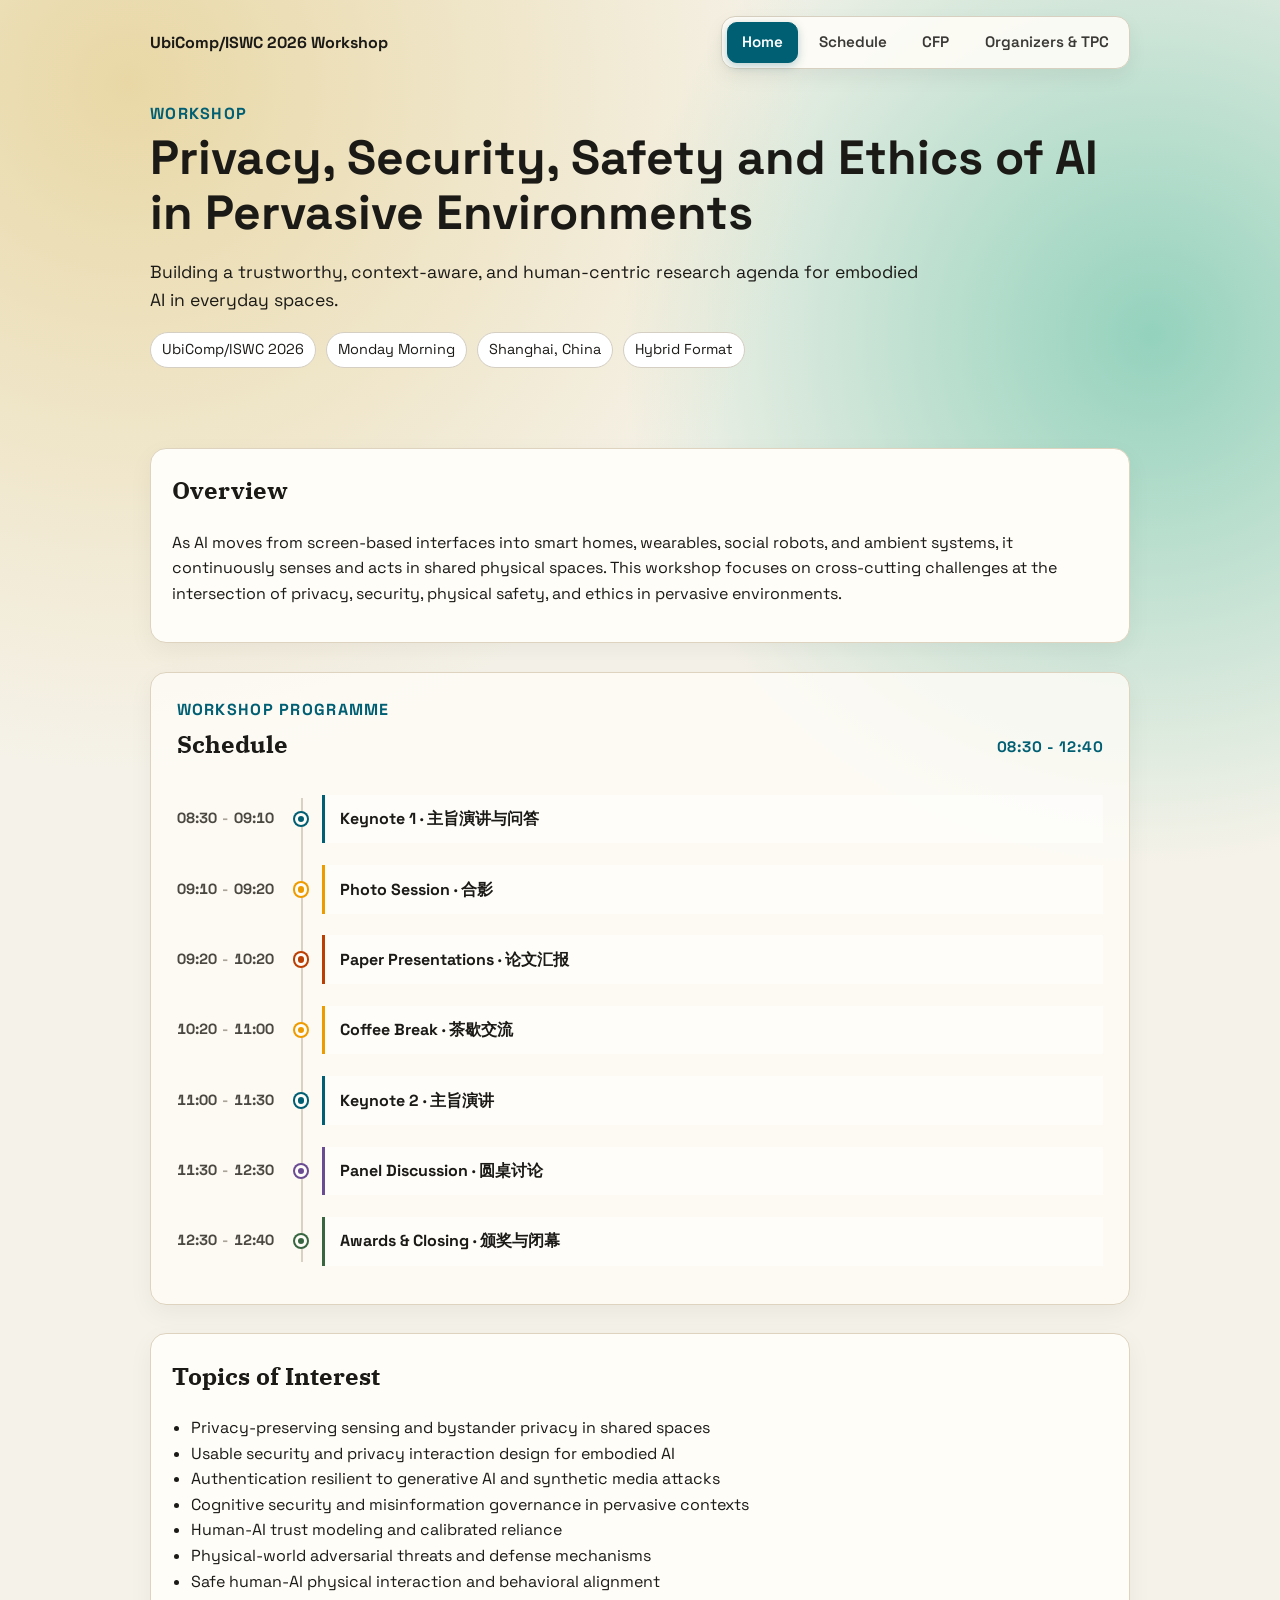
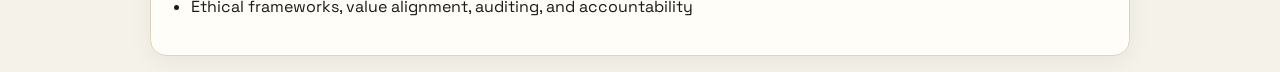
==== index.html @ d90e7dc7 "Add workshop programme schedule" ====
<!doctype html>
<html lang="en">
<head>
  <meta charset="UTF-8" />
  <meta name="viewport" content="width=device-width, initial-scale=1.0" />
  <title>Privacy, Security, Safety and Ethics of AI in Pervasive Environments | UbiComp/ISWC 2026 Workshop</title>
  <meta name="description" content="Official workshop website for Privacy, Security, Safety and Ethics of AI in Pervasive Environments at UbiComp/ISWC 2026." />
  <link rel="preconnect" href="https://fonts.googleapis.com">
  <link rel="preconnect" href="https://fonts.gstatic.com" crossorigin>
  <link href="https://fonts.googleapis.com/css2?family=Space+Grotesk:wght@400;500;700&family=IBM+Plex+Serif:wght@400;600&display=swap" rel="stylesheet">
  <link rel="stylesheet" href="styles.css" />
</head>
<body>
  <header class="hero">
    <nav class="nav container">
      <div class="brand">UbiComp/ISWC 2026 Workshop</div>
      <div class="menu">
        <a href="index.html" class="menu-link current">Home</a>
        <a href="#schedule" class="menu-link">Schedule</a>
        <a href="cfp.html" class="menu-link">CFP</a>
        <a href="committee.html" class="menu-link">Organizers & TPC</a>
      </div>
    </nav>
    <div class="container hero-content">
      <p class="kicker">Workshop</p>
      <h1>Privacy, Security, Safety and Ethics of AI in Pervasive Environments</h1>
      <p class="lead">Building a trustworthy, context-aware, and human-centric research agenda for embodied AI in everyday spaces.</p>
      <div class="pill-row">
        <span class="pill">UbiComp/ISWC 2026</span>
        <span class="pill">Monday Morning</span>
        <span class="pill">Shanghai, China</span>
        <span class="pill">Hybrid Format</span>
      </div>
    </div>
  </header>

  <main>
    <section class="container card" id="overview">
      <h2>Overview</h2>
      <p>
        As AI moves from screen-based interfaces into smart homes, wearables, social robots, and ambient systems, it continuously senses and acts in shared physical spaces.
        This workshop focuses on cross-cutting challenges at the intersection of privacy, security, physical safety, and ethics in pervasive environments.
      </p>
    </section>

    <section class="container schedule-section" id="schedule">
      <div class="schedule-heading">
        <div>
          <p class="kicker">Workshop Programme</p>
          <h2>Schedule</h2>
        </div>
        <p class="schedule-meta">08:30 - 12:40</p>
      </div>
      <div class="schedule-list" aria-label="Workshop schedule">
        <article class="schedule-item keynote">
          <time>08:30 <span>-</span> 09:10</time>
          <div class="schedule-marker" aria-hidden="true"></div>
          <div class="schedule-copy"><h3>Keynote 1 · 主旨演讲与问答</h3></div>
        </article>
        <article class="schedule-item social">
          <time>09:10 <span>-</span> 09:20</time>
          <div class="schedule-marker" aria-hidden="true"></div>
          <div class="schedule-copy"><h3>Photo Session · 合影</h3></div>
        </article>
        <article class="schedule-item papers">
          <time>09:20 <span>-</span> 10:20</time>
          <div class="schedule-marker" aria-hidden="true"></div>
          <div class="schedule-copy"><h3>Paper Presentations · 论文汇报</h3></div>
        </article>
        <article class="schedule-item break">
          <time>10:20 <span>-</span> 11:00</time>
          <div class="schedule-marker" aria-hidden="true"></div>
          <div class="schedule-copy"><h3>Coffee Break · 茶歇交流</h3></div>
        </article>
        <article class="schedule-item keynote">
          <time>11:00 <span>-</span> 11:30</time>
          <div class="schedule-marker" aria-hidden="true"></div>
          <div class="schedule-copy"><h3>Keynote 2 · 主旨演讲</h3></div>
        </article>
        <article class="schedule-item panel">
          <time>11:30 <span>-</span> 12:30</time>
          <div class="schedule-marker" aria-hidden="true"></div>
          <div class="schedule-copy"><h3>Panel Discussion · 圆桌讨论</h3></div>
        </article>
        <article class="schedule-item closing">
          <time>12:30 <span>-</span> 12:40</time>
          <div class="schedule-marker" aria-hidden="true"></div>
          <div class="schedule-copy"><h3>Awards &amp; Closing · 颁奖与闭幕</h3></div>
        </article>
      </div>
    </section>

    <section class="container card" id="topics">
      <h2>Topics of Interest</h2>
      <ul>
        <li>Privacy-preserving sensing and bystander privacy in shared spaces</li>
        <li>Usable security and privacy interaction design for embodied AI</li>
        <li>Authentication resilient to generative AI and synthetic media attacks</li>
        <li>Cognitive security and misinformation governance in pervasive contexts</li>
        <li>Human-AI trust modeling and calibrated reliance</li>
        <li>Physical-world adversarial threats and defense mechanisms</li>
        <li>Safe human-AI physical interaction and behavioral alignment</li>
        <li>Ethical frameworks, value alignment, auditing, and accountability</li>
      </ul>
    </section>
  </main>
</body>
</html>
---- styles.css ----
:root {
  --bg: #f5f2e9;
  --ink: #1b1a17;
  --accent: #005f73;
  --accent-2: #ee9b00;
  --card: #fffdf8;
}
* { box-sizing: border-box; }
body {
  margin: 0;
  font-family: "Space Grotesk", sans-serif;
  color: var(--ink);
  background:
    radial-gradient(circle at 10% 5%, #e9d8a6 0%, transparent 35%),
    radial-gradient(circle at 90% 20%, #94d2bd 0%, transparent 30%),
    var(--bg);
  line-height: 1.6;
}
.container { width: min(980px, 92%); margin: 0 auto; }
.hero { padding: 1rem 0 4rem; }
.nav { display: flex; justify-content: space-between; align-items: center; margin-bottom: 2rem; }
.brand { font-weight: 700; }
.menu {
  display: inline-flex;
  gap: 0.3rem;
  flex-wrap: wrap;
  padding: 0.3rem;
  border: 1px solid #d7cfbf;
  border-radius: 14px;
  background: rgba(255, 253, 248, 0.9);
  box-shadow: 0 8px 20px rgba(0, 0, 0, 0.06);
}
.menu-link {
  text-decoration: none;
  color: #3a3935;
  border: 1px solid transparent;
  background: transparent;
  padding: 0.48rem 0.9rem;
  border-radius: 10px;
  font-size: 0.95rem;
  font-weight: 600;
  transition: background-color 140ms ease, color 140ms ease, border-color 140ms ease;
}
.menu-link:hover {
  background: #f1ece1;
  color: var(--ink);
  border-color: #dbd3c3;
}
.menu-link.current {
  background: var(--accent);
  color: #fff;
  border-color: var(--accent);
  box-shadow: 0 3px 10px rgba(0, 95, 115, 0.28);
}
.btn {
  text-decoration: none;
  color: white;
  background: var(--accent);
  padding: 0.6rem 1rem;
  border-radius: 999px;
}
.hero-short { padding-bottom: 2.2rem; }
.hero-content h1 { font-size: clamp(1.8rem, 4vw, 3rem); line-height: 1.15; margin: 0.2rem 0 1rem; }
.kicker { color: var(--accent); text-transform: uppercase; letter-spacing: 0.08em; font-weight: 700; margin: 0; }
.lead { max-width: 70ch; font-size: 1.1rem; }
.pill-row { display: flex; gap: 0.6rem; flex-wrap: wrap; margin-top: 1rem; }
.pill { background: #fff; border: 1px solid #d4cec3; padding: 0.35rem 0.7rem; border-radius: 999px; font-size: 0.9rem; }
.card {
  background: var(--card);
  border: 1px solid #ddd3bf;
  border-radius: 16px;
  padding: 1.2rem 1.3rem;
  margin: 1rem auto;
  box-shadow: 0 8px 24px rgba(0, 0, 0, 0.05);
}
.schedule-section {
  margin: 1.8rem auto;
  padding: 1.5rem 1.6rem 1.7rem;
  background: rgba(255, 253, 248, 0.78);
  border: 1px solid #ddd3bf;
  border-radius: 16px;
  box-shadow: 0 8px 24px rgba(0, 0, 0, 0.05);
}
.schedule-heading {
  display: flex;
  justify-content: space-between;
  align-items: end;
  gap: 1rem;
  margin-bottom: 1.3rem;
}
.schedule-heading h2 { margin: 0.15rem 0 0; }
.schedule-meta {
  margin: 0 0 0.25rem;
  color: var(--accent);
  font-weight: 700;
  font-size: 0.95rem;
  letter-spacing: 0.04em;
}
.schedule-list { position: relative; }
.schedule-list::before {
  content: "";
  position: absolute;
  top: 0.9rem;
  bottom: 0.9rem;
  left: 7.78rem;
  width: 2px;
  background: #d9d2c3;
}
.schedule-item {
  display: grid;
  grid-template-columns: 7.4rem 1.7rem 1fr;
  align-items: center;
  min-height: 4.4rem;
  position: relative;
}
.schedule-item time {
  color: #4a4841;
  font-variant-numeric: tabular-nums;
  font-size: 0.92rem;
  font-weight: 700;
  white-space: nowrap;
}
.schedule-item time span { color: #aaa397; padding: 0 0.1rem; }
.schedule-marker {
  width: 0.78rem;
  height: 0.78rem;
  border-radius: 50%;
  border: 3px solid var(--card);
  box-shadow: 0 0 0 2px var(--accent);
  background: var(--accent);
  z-index: 1;
}
.schedule-copy {
  margin: 0.35rem 0;
  padding: 0.72rem 0.9rem;
  border-left: 3px solid var(--accent);
  background: rgba(255, 255, 255, 0.62);
}
.schedule-copy h3 { margin: 0; font-size: 1rem; }
.schedule-copy p { margin: 0.1rem 0 0; color: #666159; font-size: 0.88rem; }
.schedule-item.social .schedule-copy, .schedule-item.break .schedule-copy { border-left-color: var(--accent-2); }
.schedule-item.social .schedule-marker, .schedule-item.break .schedule-marker { box-shadow: 0 0 0 2px var(--accent-2); background: var(--accent-2); }
.schedule-item.papers .schedule-copy { border-left-color: #bb3e03; }
.schedule-item.papers .schedule-marker { box-shadow: 0 0 0 2px #bb3e03; background: #bb3e03; }
.schedule-item.panel .schedule-copy { border-left-color: #6a4c93; }
.schedule-item.panel .schedule-marker { box-shadow: 0 0 0 2px #6a4c93; background: #6a4c93; }
.schedule-item.closing .schedule-copy { border-left-color: #386641; }
.schedule-item.closing .schedule-marker { box-shadow: 0 0 0 2px #386641; background: #386641; }
h2 { margin-top: 0.2rem; font-family: "IBM Plex Serif", serif; }
h3 { margin: 0.2rem 0 0.2rem; }
ul { padding-left: 1.2rem; }
.grid-two { display: grid; grid-template-columns: repeat(auto-fit, minmax(260px, 1fr)); gap: 1rem; }
.people-grid {
  display: grid;
  grid-template-columns: repeat(auto-fit, minmax(210px, 1fr));
  gap: 1rem;
}
.people-grid-tpc {
  justify-items: center;
}
.person-card {
  display: flex;
  flex-direction: column;
  align-items: center;
  text-align: center;
  padding: 1rem 0.8rem;
  border: 1px solid #e2d9c8;
  border-radius: 14px;
  background: #fffefb;
}
.avatar {
  width: 112px;
  height: 112px;
  object-fit: cover;
  border-radius: 999px;
  border: 3px solid #ffffff;
  box-shadow: 0 4px 14px rgba(0, 0, 0, 0.13);
  margin-bottom: 0.6rem;
}
.person-card p {
  margin: 0;
  color: #4b4a43;
  font-size: 0.95rem;
}
.note { background: #fff3cd; border-left: 4px solid var(--accent-2); padding: 0.8rem; border-radius: 8px; }
.table-wrap { overflow-x: auto; }
table { width: 100%; border-collapse: collapse; }
th, td { border-bottom: 1px solid #e6e2d8; text-align: left; padding: 0.55rem; }
.footer { padding: 2rem 0 3rem; font-size: 0.9rem; color: #4d4b45; }
@media (max-width: 640px) {
  .nav { flex-direction: column; align-items: flex-start; gap: 0.6rem; }
  .menu { display: grid; grid-template-columns: repeat(2, minmax(0, 1fr)); width: 100%; }
  .menu-link { min-width: 0; text-align: center; overflow-wrap: anywhere; }
  .hero-content h1 { overflow-wrap: anywhere; }
  .schedule-section { padding: 1.25rem 1rem 1.4rem; }
  .schedule-heading { align-items: flex-start; flex-direction: column; gap: 0.2rem; }
  .schedule-meta { margin-bottom: 0.5rem; }
  .schedule-list::before { left: 5.58rem; }
  .schedule-item { grid-template-columns: 5.2rem 1.5rem 1fr; min-height: 4.8rem; }
  .schedule-item time { font-size: 0.78rem; white-space: normal; line-height: 1.35; }
  .schedule-item time span { display: block; height: 0; overflow: hidden; }
  .schedule-copy { padding: 0.65rem 0.7rem; }
  .schedule-copy h3 { font-size: 0.95rem; }
  .schedule-copy p { font-size: 0.8rem; }
}
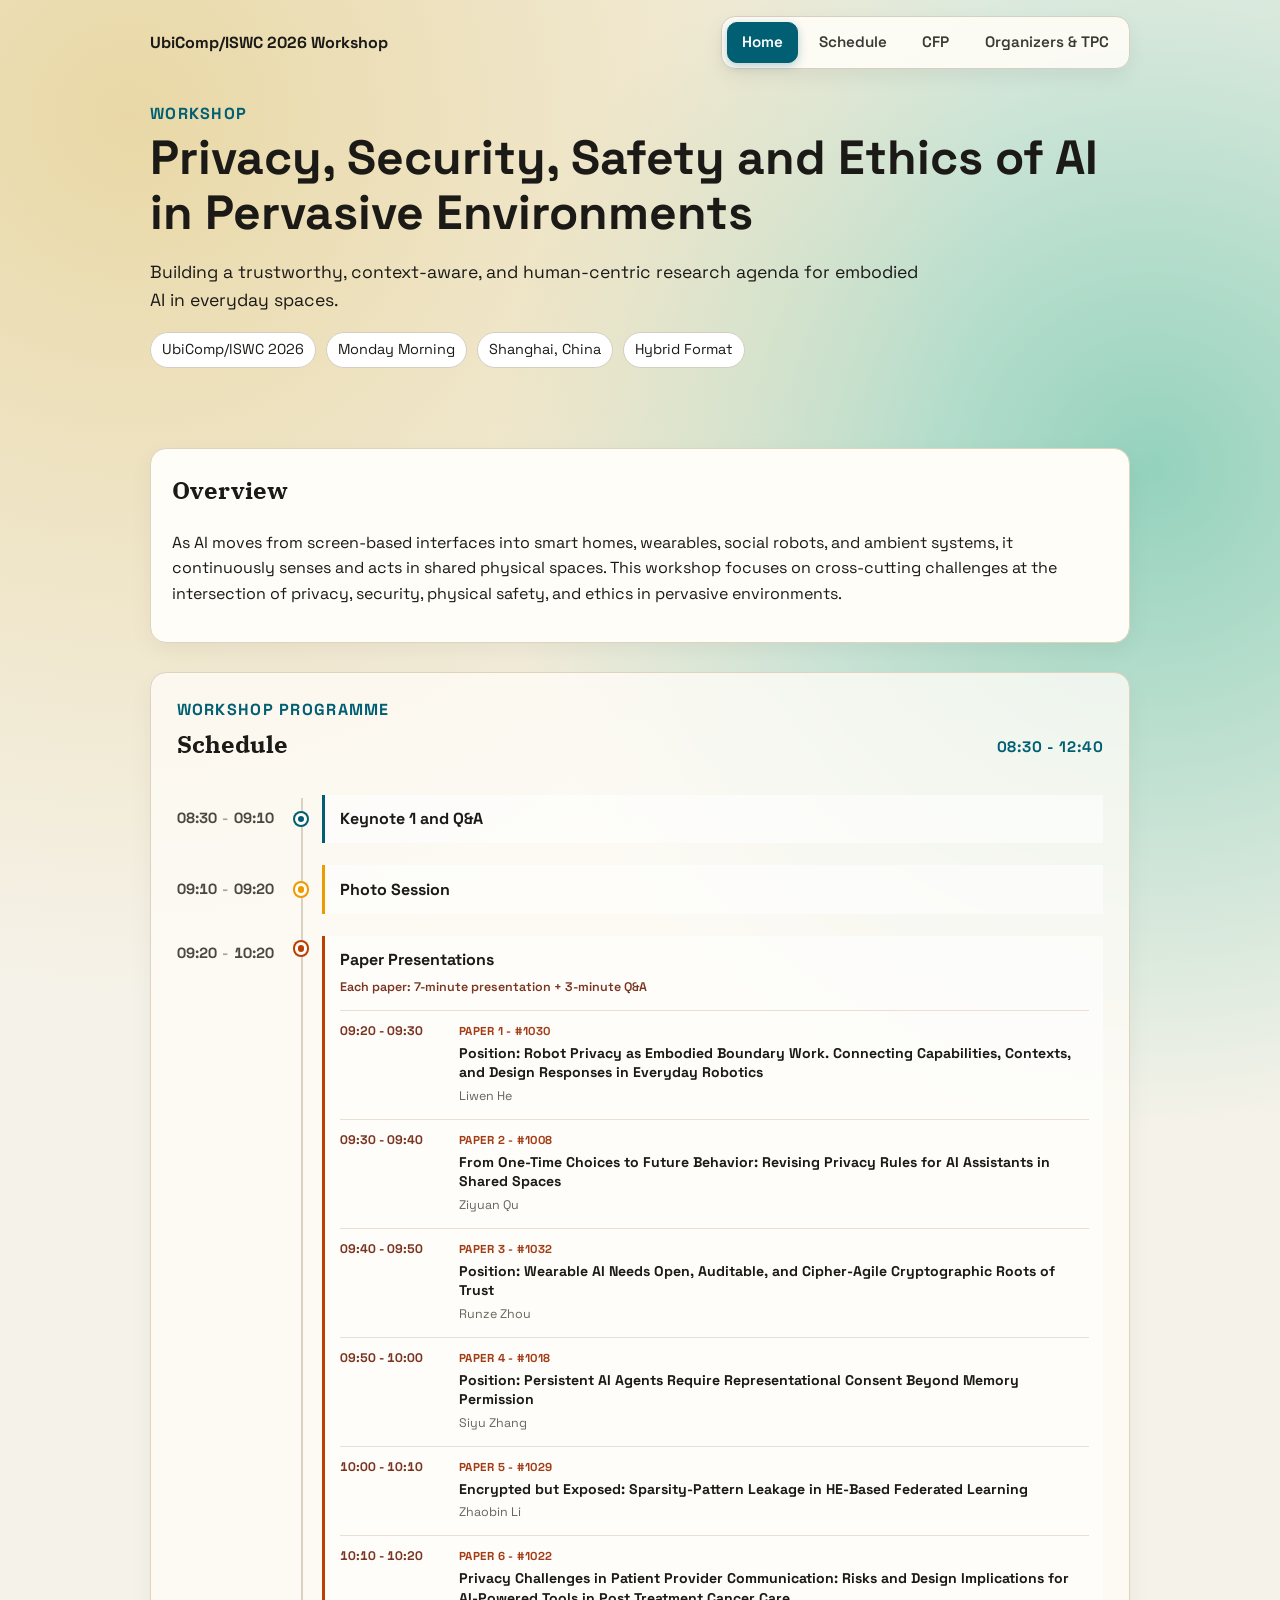
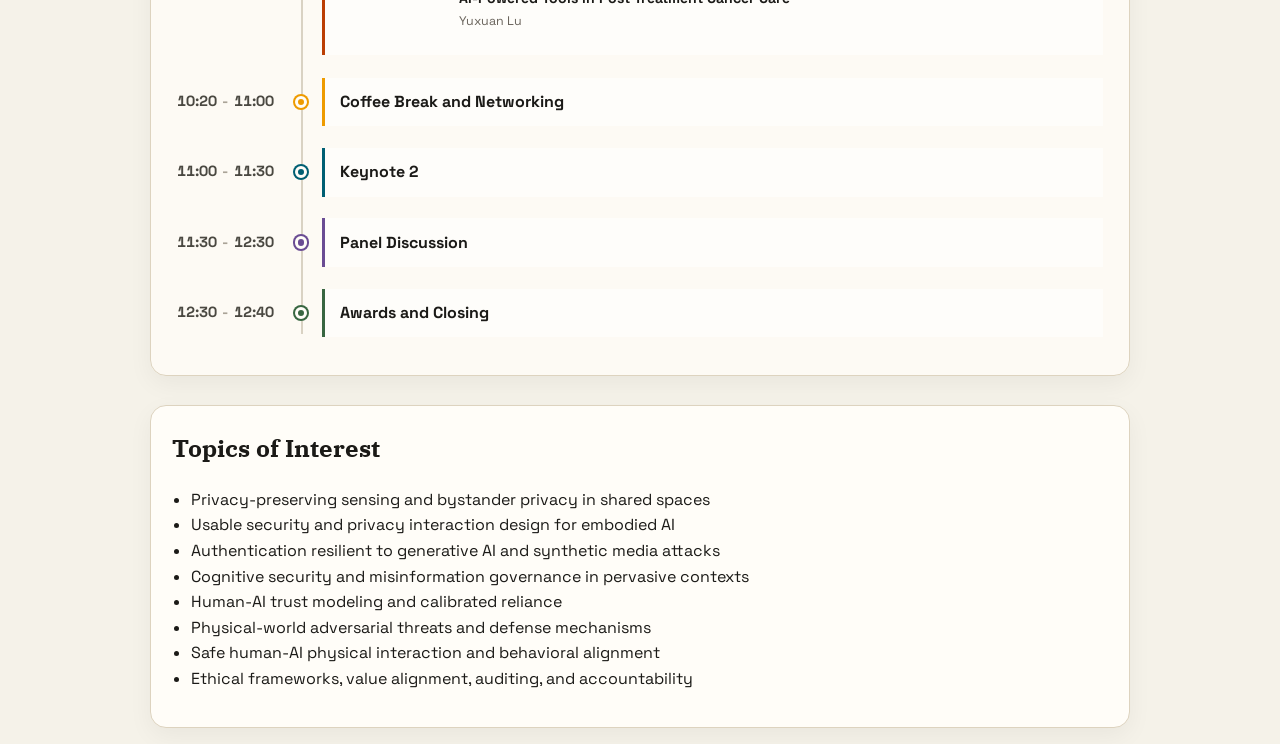
==== commit 8ee9996c: "Show English paper presentation order" ====
--- a/index.html
+++ b/index.html
@@ -16,7 +16,7 @@
       <div class="brand">UbiComp/ISWC 2026 Workshop</div>
       <div class="menu">
         <a href="index.html" class="menu-link current">Home</a>
-        <a href="#schedule" class="menu-link">Schedule</a>
+        <a href="schedule.html" class="menu-link">Schedule</a>
         <a href="cfp.html" class="menu-link">CFP</a>
         <a href="committee.html" class="menu-link">Organizers & TPC</a>
       </div>
@@ -55,37 +55,66 @@
         <article class="schedule-item keynote">
           <time>08:30 <span>-</span> 09:10</time>
           <div class="schedule-marker" aria-hidden="true"></div>
-          <div class="schedule-copy"><h3>Keynote 1 · 主旨演讲与问答</h3></div>
+          <div class="schedule-copy"><h3>Keynote 1 and Q&amp;A</h3></div>
         </article>
         <article class="schedule-item social">
           <time>09:10 <span>-</span> 09:20</time>
           <div class="schedule-marker" aria-hidden="true"></div>
-          <div class="schedule-copy"><h3>Photo Session · 合影</h3></div>
+          <div class="schedule-copy"><h3>Photo Session</h3></div>
         </article>
         <article class="schedule-item papers">
           <time>09:20 <span>-</span> 10:20</time>
           <div class="schedule-marker" aria-hidden="true"></div>
-          <div class="schedule-copy"><h3>Paper Presentations · 论文汇报</h3></div>
+          <div class="schedule-copy">
+            <h3>Paper Presentations</h3>
+            <p class="session-note">Each paper: 7-minute presentation + 3-minute Q&amp;A</p>
+            <ol class="paper-programme">
+              <li>
+                <time>09:20 - 09:30</time>
+                <div><span class="paper-label">Paper 1 - #1030</span><strong>Position: Robot Privacy as Embodied Boundary Work. Connecting Capabilities, Contexts, and Design Responses in Everyday Robotics</strong><span class="paper-author">Liwen He</span></div>
+              </li>
+              <li>
+                <time>09:30 - 09:40</time>
+                <div><span class="paper-label">Paper 2 - #1008</span><strong>From One-Time Choices to Future Behavior: Revising Privacy Rules for AI Assistants in Shared Spaces</strong><span class="paper-author">Ziyuan Qu</span></div>
+              </li>
+              <li>
+                <time>09:40 - 09:50</time>
+                <div><span class="paper-label">Paper 3 - #1032</span><strong>Position: Wearable AI Needs Open, Auditable, and Cipher-Agile Cryptographic Roots of Trust</strong><span class="paper-author">Runze Zhou</span></div>
+              </li>
+              <li>
+                <time>09:50 - 10:00</time>
+                <div><span class="paper-label">Paper 4 - #1018</span><strong>Position: Persistent AI Agents Require Representational Consent Beyond Memory Permission</strong><span class="paper-author">Siyu Zhang</span></div>
+              </li>
+              <li>
+                <time>10:00 - 10:10</time>
+                <div><span class="paper-label">Paper 5 - #1029</span><strong>Encrypted but Exposed: Sparsity-Pattern Leakage in HE-Based Federated Learning</strong><span class="paper-author">Zhaobin Li</span></div>
+              </li>
+              <li>
+                <time>10:10 - 10:20</time>
+                <div><span class="paper-label">Paper 6 - #1022</span><strong>Privacy Challenges in Patient Provider Communication: Risks and Design Implications for AI-Powered Tools in Post Treatment Cancer Care</strong><span class="paper-author">Yuxuan Lu</span></div>
+              </li>
+            </ol>
+          </div>
         </article>
         <article class="schedule-item break">
           <time>10:20 <span>-</span> 11:00</time>
           <div class="schedule-marker" aria-hidden="true"></div>
-          <div class="schedule-copy"><h3>Coffee Break · 茶歇交流</h3></div>
+          <div class="schedule-copy"><h3>Coffee Break and Networking</h3></div>
         </article>
         <article class="schedule-item keynote">
           <time>11:00 <span>-</span> 11:30</time>
           <div class="schedule-marker" aria-hidden="true"></div>
-          <div class="schedule-copy"><h3>Keynote 2 · 主旨演讲</h3></div>
+          <div class="schedule-copy"><h3>Keynote 2</h3></div>
         </article>
         <article class="schedule-item panel">
           <time>11:30 <span>-</span> 12:30</time>
           <div class="schedule-marker" aria-hidden="true"></div>
-          <div class="schedule-copy"><h3>Panel Discussion · 圆桌讨论</h3></div>
+          <div class="schedule-copy"><h3>Panel Discussion</h3></div>
         </article>
         <article class="schedule-item closing">
           <time>12:30 <span>-</span> 12:40</time>
           <div class="schedule-marker" aria-hidden="true"></div>
-          <div class="schedule-copy"><h3>Awards &amp; Closing · 颁奖与闭幕</h3></div>
+          <div class="schedule-copy"><h3>Awards and Closing</h3></div>
         </article>
       </div>
     </section>
--- a/styles.css
+++ b/styles.css
@@ -113,14 +113,14 @@
   min-height: 4.4rem;
   position: relative;
 }
-.schedule-item time {
+.schedule-item > time {
   color: #4a4841;
   font-variant-numeric: tabular-nums;
   font-size: 0.92rem;
   font-weight: 700;
   white-space: nowrap;
 }
-.schedule-item time span { color: #aaa397; padding: 0 0.1rem; }
+.schedule-item > time span { color: #aaa397; padding: 0 0.1rem; }
 .schedule-marker {
   width: 0.78rem;
   height: 0.78rem;
@@ -142,6 +142,41 @@
 .schedule-item.social .schedule-marker, .schedule-item.break .schedule-marker { box-shadow: 0 0 0 2px var(--accent-2); background: var(--accent-2); }
 .schedule-item.papers .schedule-copy { border-left-color: #bb3e03; }
 .schedule-item.papers .schedule-marker { box-shadow: 0 0 0 2px #bb3e03; background: #bb3e03; }
+.schedule-item.papers { align-items: start; padding: 0.35rem 0; }
+.schedule-item.papers > time, .schedule-item.papers > .schedule-marker { margin-top: 0.75rem; }
+.schedule-copy .session-note { margin-top: 0.3rem; color: #7a3420; font-size: 0.78rem; font-weight: 600; }
+.paper-programme {
+  list-style: none;
+  padding: 0;
+  margin: 0.75rem 0 0;
+  border-top: 1px solid #eadfd3;
+}
+.paper-programme li {
+  display: grid;
+  grid-template-columns: 6.6rem 1fr;
+  gap: 0.85rem;
+  padding: 0.72rem 0;
+  border-bottom: 1px solid #eadfd3;
+}
+.paper-programme li:last-child { border-bottom: 0; }
+.paper-programme time {
+  color: #7a3420;
+  font-size: 0.78rem;
+  font-weight: 700;
+  font-variant-numeric: tabular-nums;
+  white-space: nowrap;
+}
+.paper-programme strong { display: block; font-size: 0.88rem; line-height: 1.4; }
+.paper-label {
+  display: block;
+  margin-bottom: 0.2rem;
+  color: #a33b15;
+  font-size: 0.72rem;
+  font-weight: 700;
+  text-transform: uppercase;
+  letter-spacing: 0.04em;
+}
+.paper-author { display: block; margin-top: 0.25rem; color: #69635b; font-size: 0.78rem; }
 .schedule-item.panel .schedule-copy { border-left-color: #6a4c93; }
 .schedule-item.panel .schedule-marker { box-shadow: 0 0 0 2px #6a4c93; background: #6a4c93; }
 .schedule-item.closing .schedule-copy { border-left-color: #386641; }
@@ -197,9 +232,12 @@
   .schedule-meta { margin-bottom: 0.5rem; }
   .schedule-list::before { left: 5.58rem; }
   .schedule-item { grid-template-columns: 5.2rem 1.5rem 1fr; min-height: 4.8rem; }
-  .schedule-item time { font-size: 0.78rem; white-space: normal; line-height: 1.35; }
-  .schedule-item time span { display: block; height: 0; overflow: hidden; }
+  .schedule-item > time { font-size: 0.78rem; white-space: normal; line-height: 1.35; }
+  .schedule-item > time span { display: block; height: 0; overflow: hidden; }
   .schedule-copy { padding: 0.65rem 0.7rem; }
   .schedule-copy h3 { font-size: 0.95rem; }
   .schedule-copy p { font-size: 0.8rem; }
-}
+  .paper-programme li { grid-template-columns: 1fr; gap: 0.2rem; }
+  .paper-programme time { white-space: nowrap; }
+  .paper-programme strong { font-size: 0.82rem; }
+}
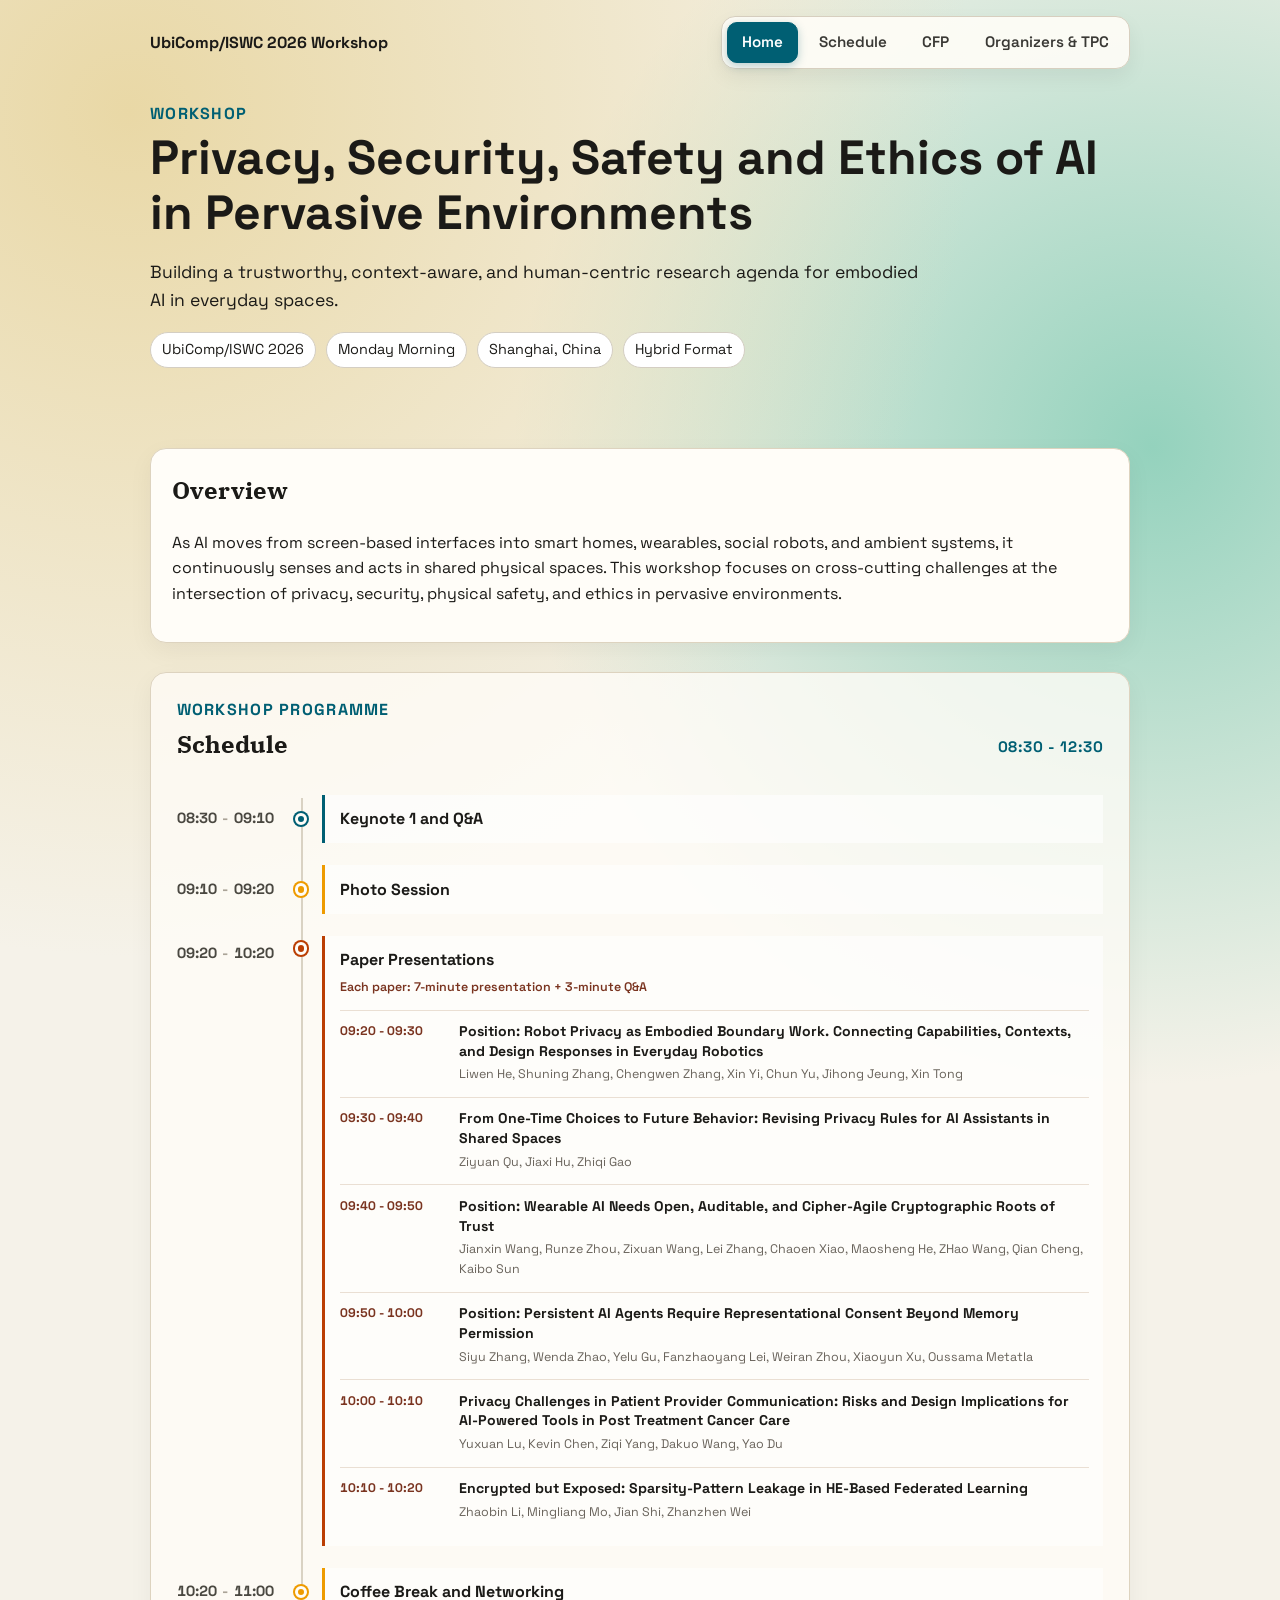
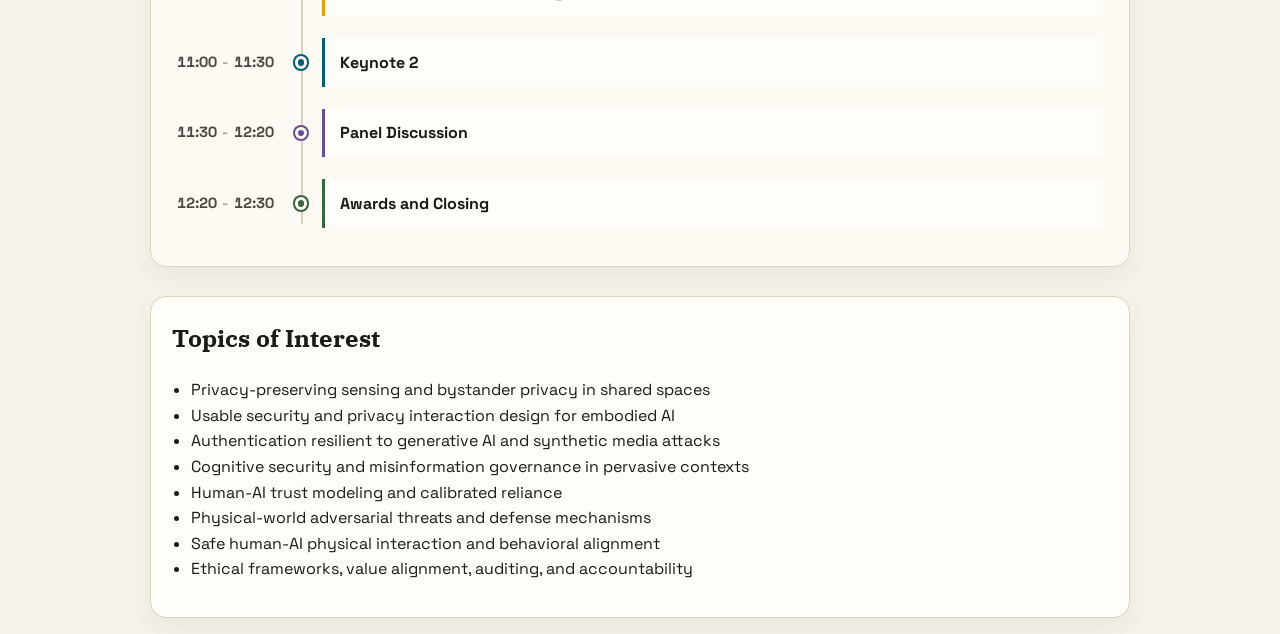
==== commit b33690f9: "Update workshop schedule and paper authors" ====
--- a/index.html
+++ b/index.html
@@ -49,7 +49,7 @@
           <p class="kicker">Workshop Programme</p>
           <h2>Schedule</h2>
         </div>
-        <p class="schedule-meta">08:30 - 12:40</p>
+        <p class="schedule-meta">08:30 - 12:30</p>
       </div>
       <div class="schedule-list" aria-label="Workshop schedule">
         <article class="schedule-item keynote">
@@ -71,27 +71,27 @@
             <ol class="paper-programme">
               <li>
                 <time>09:20 - 09:30</time>
-                <div><span class="paper-label">Paper 1 - #1030</span><strong>Position: Robot Privacy as Embodied Boundary Work. Connecting Capabilities, Contexts, and Design Responses in Everyday Robotics</strong><span class="paper-author">Liwen He</span></div>
+                <div><strong>Position: Robot Privacy as Embodied Boundary Work. Connecting Capabilities, Contexts, and Design Responses in Everyday Robotics</strong><span class="paper-author">Liwen He, Shuning Zhang, Chengwen Zhang, Xin Yi, Chun Yu, Jihong Jeung, Xin Tong</span></div>
               </li>
               <li>
                 <time>09:30 - 09:40</time>
-                <div><span class="paper-label">Paper 2 - #1008</span><strong>From One-Time Choices to Future Behavior: Revising Privacy Rules for AI Assistants in Shared Spaces</strong><span class="paper-author">Ziyuan Qu</span></div>
+                <div><strong>From One-Time Choices to Future Behavior: Revising Privacy Rules for AI Assistants in Shared Spaces</strong><span class="paper-author">Ziyuan Qu, Jiaxi Hu, Zhiqi Gao</span></div>
               </li>
               <li>
                 <time>09:40 - 09:50</time>
-                <div><span class="paper-label">Paper 3 - #1032</span><strong>Position: Wearable AI Needs Open, Auditable, and Cipher-Agile Cryptographic Roots of Trust</strong><span class="paper-author">Runze Zhou</span></div>
+                <div><strong>Position: Wearable AI Needs Open, Auditable, and Cipher-Agile Cryptographic Roots of Trust</strong><span class="paper-author">Jianxin Wang, Runze Zhou, Zixuan Wang, Lei Zhang, Chaoen Xiao, Maosheng He, ZHao Wang, Qian Cheng, Kaibo Sun</span></div>
               </li>
               <li>
                 <time>09:50 - 10:00</time>
-                <div><span class="paper-label">Paper 4 - #1018</span><strong>Position: Persistent AI Agents Require Representational Consent Beyond Memory Permission</strong><span class="paper-author">Siyu Zhang</span></div>
+                <div><strong>Position: Persistent AI Agents Require Representational Consent Beyond Memory Permission</strong><span class="paper-author">Siyu Zhang, Wenda Zhao, Yelu Gu, Fanzhaoyang Lei, Weiran Zhou, Xiaoyun Xu, Oussama Metatla</span></div>
               </li>
               <li>
                 <time>10:00 - 10:10</time>
-                <div><span class="paper-label">Paper 5 - #1029</span><strong>Encrypted but Exposed: Sparsity-Pattern Leakage in HE-Based Federated Learning</strong><span class="paper-author">Zhaobin Li</span></div>
+                <div><strong>Privacy Challenges in Patient Provider Communication: Risks and Design Implications for AI-Powered Tools in Post Treatment Cancer Care</strong><span class="paper-author">Yuxuan Lu, Kevin Chen, Ziqi Yang, Dakuo Wang, Yao Du</span></div>
               </li>
               <li>
                 <time>10:10 - 10:20</time>
-                <div><span class="paper-label">Paper 6 - #1022</span><strong>Privacy Challenges in Patient Provider Communication: Risks and Design Implications for AI-Powered Tools in Post Treatment Cancer Care</strong><span class="paper-author">Yuxuan Lu</span></div>
+                <div><strong>Encrypted but Exposed: Sparsity-Pattern Leakage in HE-Based Federated Learning</strong><span class="paper-author">Zhaobin Li, Mingliang Mo, Jian Shi, Zhanzhen Wei</span></div>
               </li>
             </ol>
           </div>
@@ -107,12 +107,12 @@
           <div class="schedule-copy"><h3>Keynote 2</h3></div>
         </article>
         <article class="schedule-item panel">
-          <time>11:30 <span>-</span> 12:30</time>
+          <time>11:30 <span>-</span> 12:20</time>
           <div class="schedule-marker" aria-hidden="true"></div>
           <div class="schedule-copy"><h3>Panel Discussion</h3></div>
         </article>
         <article class="schedule-item closing">
-          <time>12:30 <span>-</span> 12:40</time>
+          <time>12:20 <span>-</span> 12:30</time>
           <div class="schedule-marker" aria-hidden="true"></div>
           <div class="schedule-copy"><h3>Awards and Closing</h3></div>
         </article>
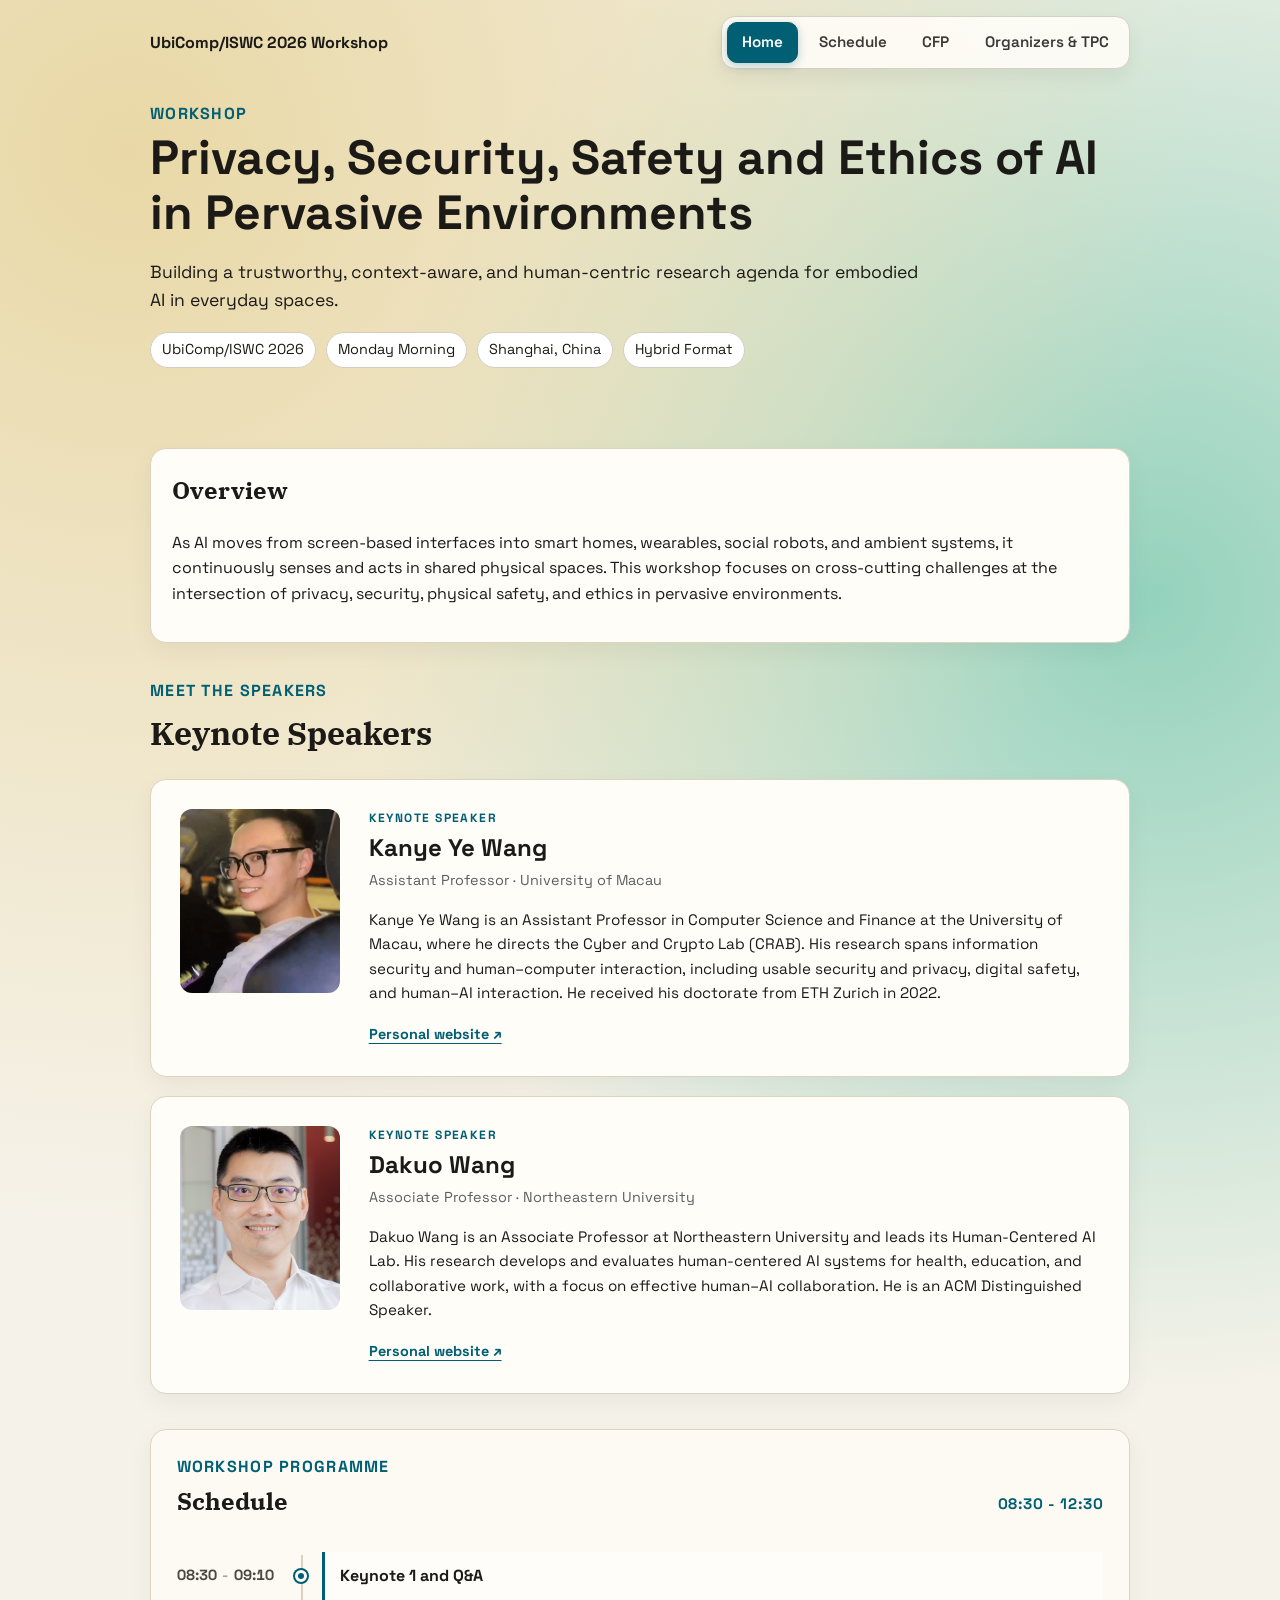
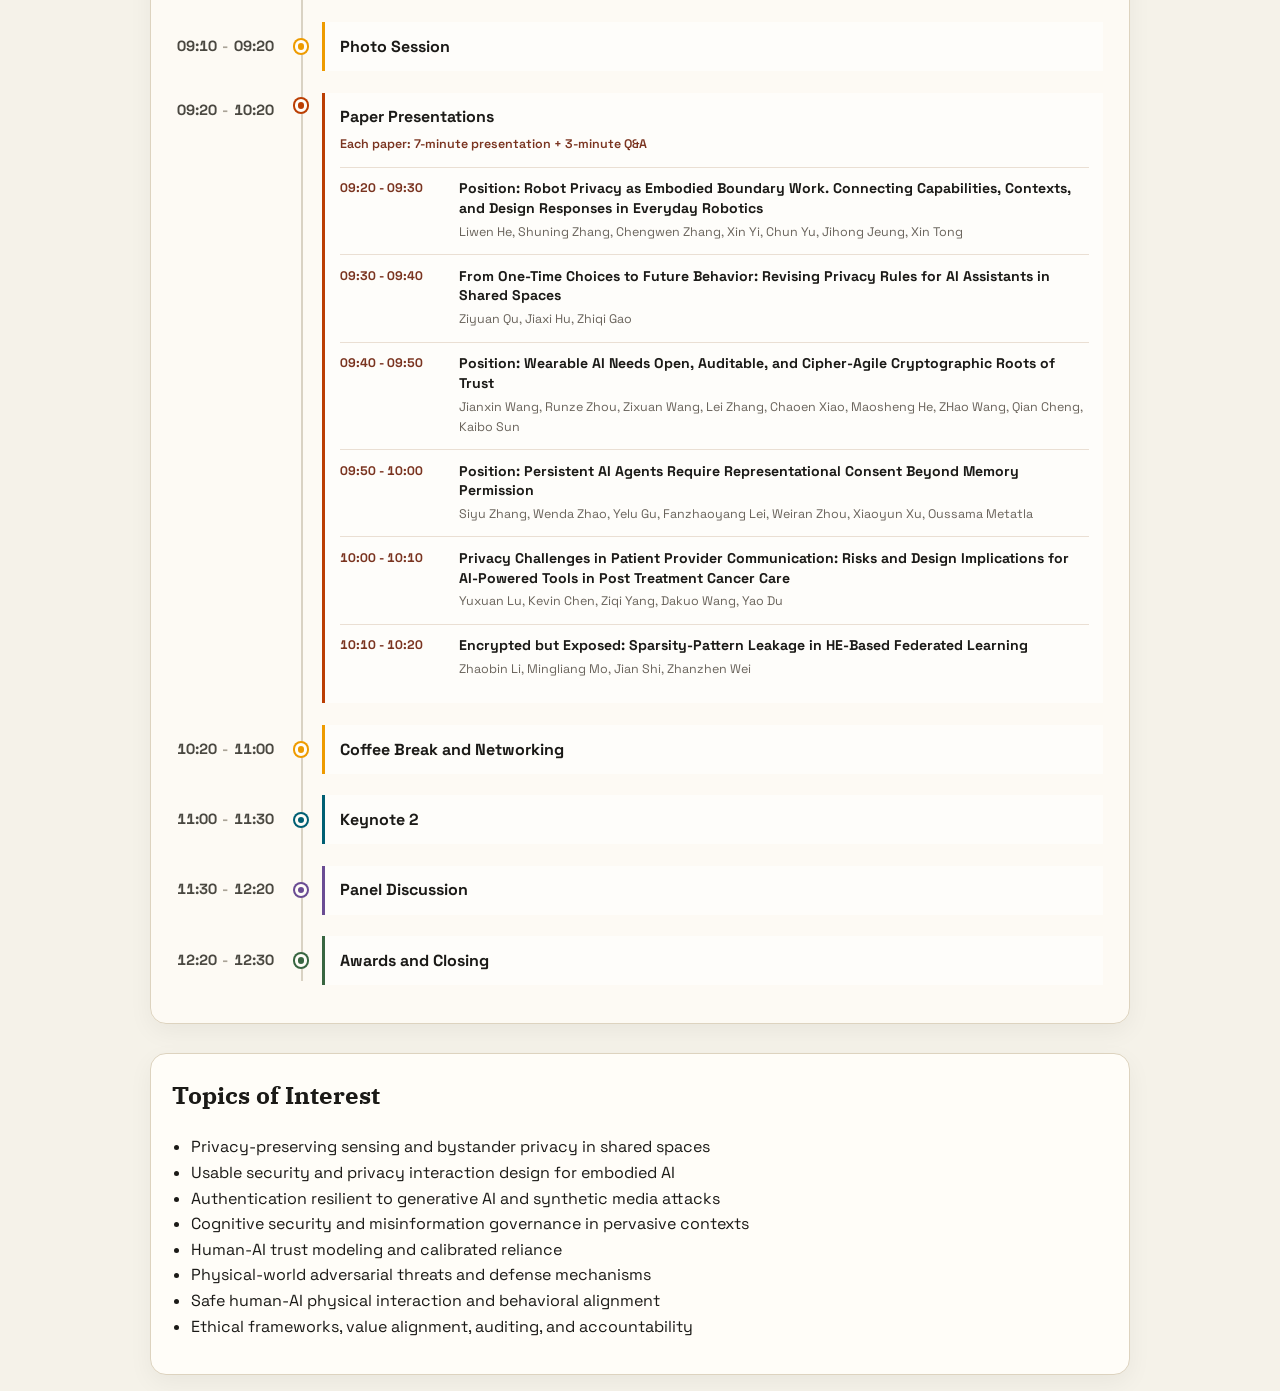
==== commit e431b988: "Add keynote speakers in vertically stacked cards" ====
--- a/index.html
+++ b/index.html
@@ -41,6 +41,33 @@
         As AI moves from screen-based interfaces into smart homes, wearables, social robots, and ambient systems, it continuously senses and acts in shared physical spaces.
         This workshop focuses on cross-cutting challenges at the intersection of privacy, security, physical safety, and ethics in pervasive environments.
       </p>
+    </section>
+
+    <section class="container keynote-section" id="keynote-speakers" aria-labelledby="keynote-heading">
+      <p class="kicker">Meet the Speakers</p>
+      <h2 id="keynote-heading">Keynote Speakers</h2>
+      <div class="keynote-list">
+        <article class="keynote-card">
+          <img class="keynote-portrait keynote-portrait-kanye" src="assets/speakers/kanye-ye-wang.jpg" alt="Kanye Ye Wang" width="160" height="184" loading="lazy" />
+          <div class="keynote-details">
+            <p class="kicker">Keynote Speaker</p>
+            <h3>Kanye Ye Wang</h3>
+            <p class="keynote-affiliation">Assistant Professor · University of Macau</p>
+            <p class="keynote-bio">Kanye Ye Wang is an Assistant Professor in Computer Science and Finance at the University of Macau, where he directs the Cyber and Crypto Lab (CRAB). His research spans information security and human–computer interaction, including usable security and privacy, digital safety, and human–AI interaction. He received his doctorate from ETH Zurich in 2022.</p>
+            <a class="keynote-profile" href="https://www.ye.wang/" target="_blank" rel="noopener noreferrer" aria-label="Kanye Ye Wang's personal website (opens in a new tab)">Personal website ↗</a>
+          </div>
+        </article>
+        <article class="keynote-card">
+          <img class="keynote-portrait" src="assets/speakers/dakuo-wang.jpg" alt="Dakuo Wang" width="160" height="184" loading="lazy" />
+          <div class="keynote-details">
+            <p class="kicker">Keynote Speaker</p>
+            <h3>Dakuo Wang</h3>
+            <p class="keynote-affiliation">Associate Professor · Northeastern University</p>
+            <p class="keynote-bio">Dakuo Wang is an Associate Professor at Northeastern University and leads its Human-Centered AI Lab. His research develops and evaluates human-centered AI systems for health, education, and collaborative work, with a focus on effective human–AI collaboration. He is an ACM Distinguished Speaker.</p>
+            <a class="keynote-profile" href="https://www.dakuowang.com/" target="_blank" rel="noopener noreferrer" aria-label="Dakuo Wang's personal website (opens in a new tab)">Personal website ↗</a>
+          </div>
+        </article>
+      </div>
     </section>
 
     <section class="container schedule-section" id="schedule">
--- a/styles.css
+++ b/styles.css
@@ -72,6 +72,32 @@
   padding: 1.2rem 1.3rem;
   margin: 1rem auto;
   box-shadow: 0 8px 24px rgba(0, 0, 0, 0.05);
+}
+.keynote-section { margin: 2.2rem auto; scroll-margin-top: 1.5rem; }
+.keynote-section > h2 { font-size: clamp(1.6rem, 3vw, 2rem); margin: 0.3rem 0 1.2rem; }
+.keynote-list { display: grid; grid-template-columns: minmax(0, 1fr); gap: 1.2rem; }
+.keynote-card {
+  display: grid;
+  grid-template-columns: 160px minmax(0, 1fr);
+  gap: 1.8rem;
+  align-items: start;
+  padding: 1.8rem;
+  background: var(--card);
+  border: 1px solid #ddd3bf;
+  border-radius: 16px;
+  box-shadow: 0 8px 24px rgba(0, 0, 0, 0.05);
+}
+.keynote-portrait { width: 160px; height: 184px; object-fit: cover; border-radius: 12px; }
+.keynote-portrait-kanye { object-position: 72% center; }
+.keynote-details .kicker { font-size: 0.75rem; letter-spacing: 0.12em; }
+.keynote-details h3 { font-size: 1.5rem; line-height: 1.25; margin: 0.35rem 0; }
+.keynote-affiliation { color: #5b605c; font-size: 0.9rem; margin: 0; }
+.keynote-bio { font-size: 0.95rem; margin: 1rem 0; }
+.keynote-profile { color: var(--accent); font-size: 0.9rem; font-weight: 700; text-underline-offset: 4px; }
+.keynote-profile:focus-visible { outline: 2px solid var(--accent); outline-offset: 4px; }
+@media (max-width: 640px) {
+  .keynote-card { grid-template-columns: minmax(0, 1fr); padding: 1.3rem; gap: 1.2rem; }
+  .keynote-portrait { width: 140px; height: 161px; }
 }
 .schedule-section {
   margin: 1.8rem auto;
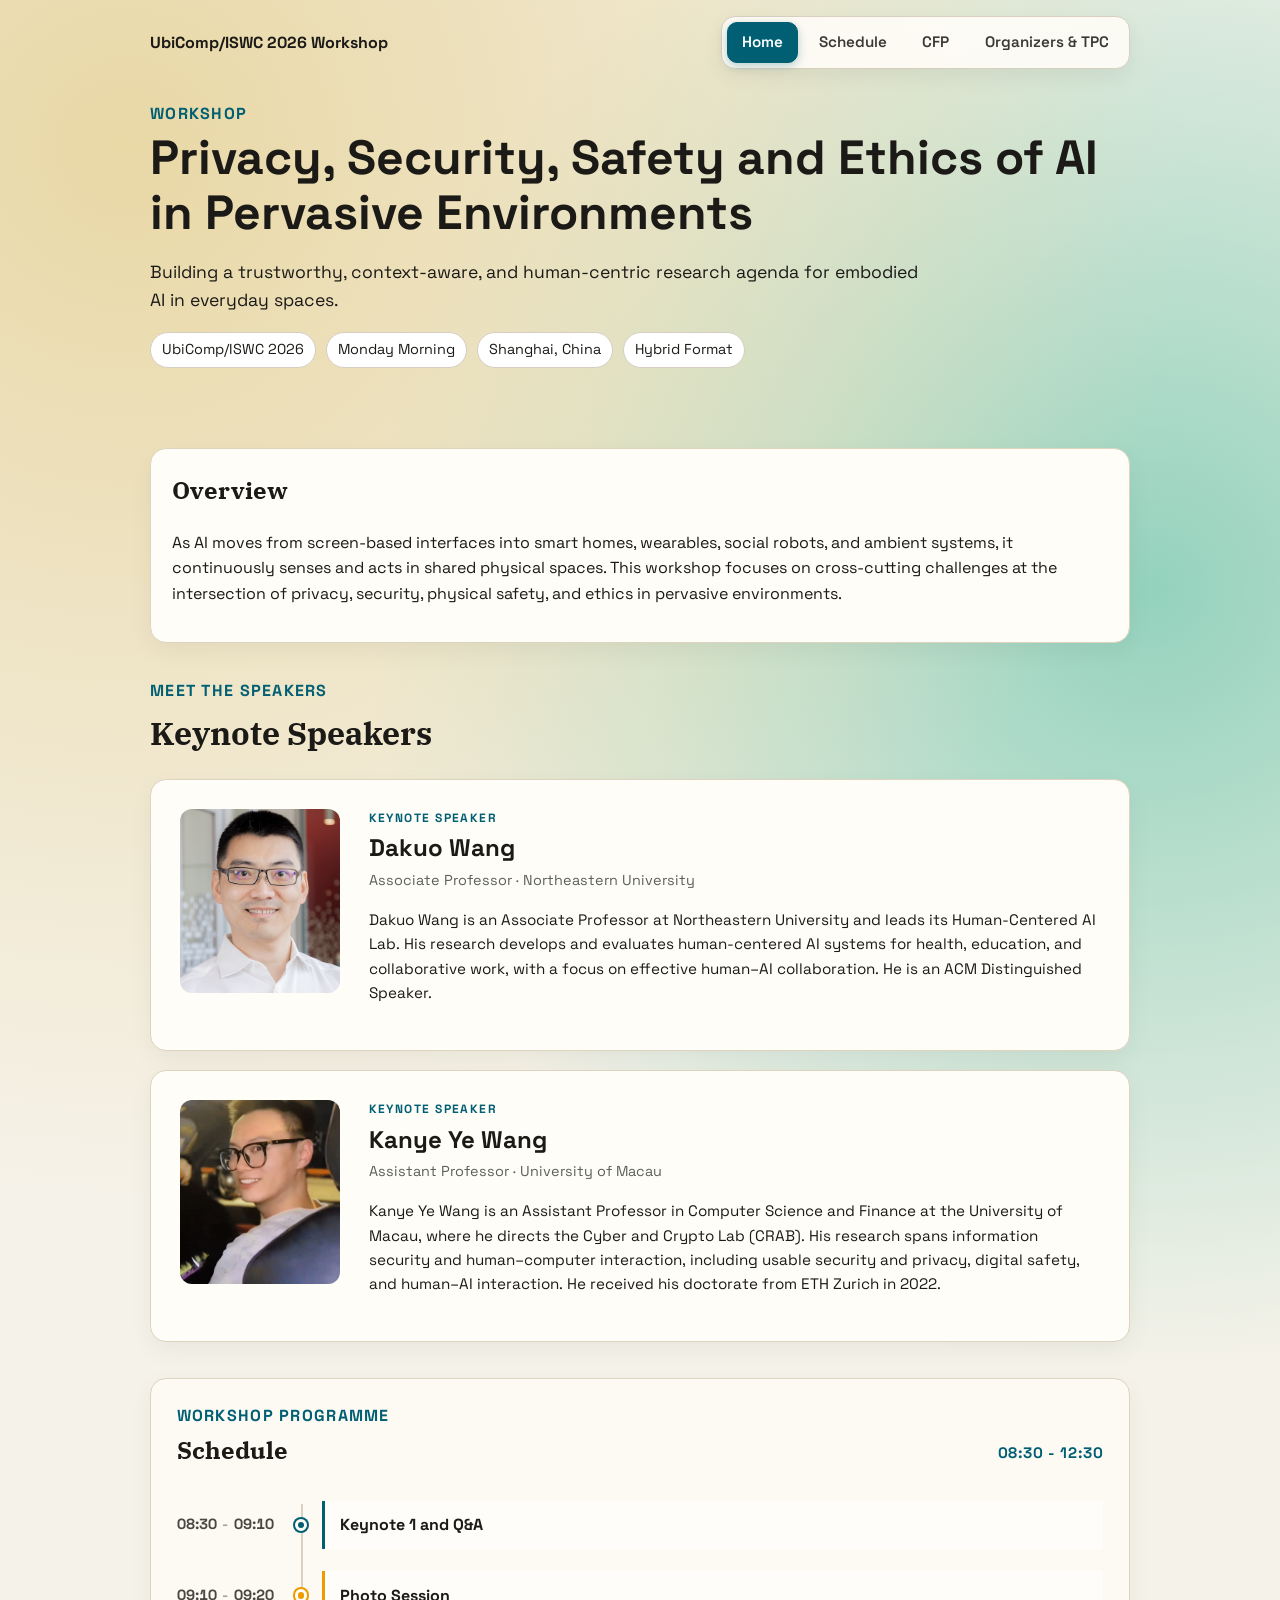
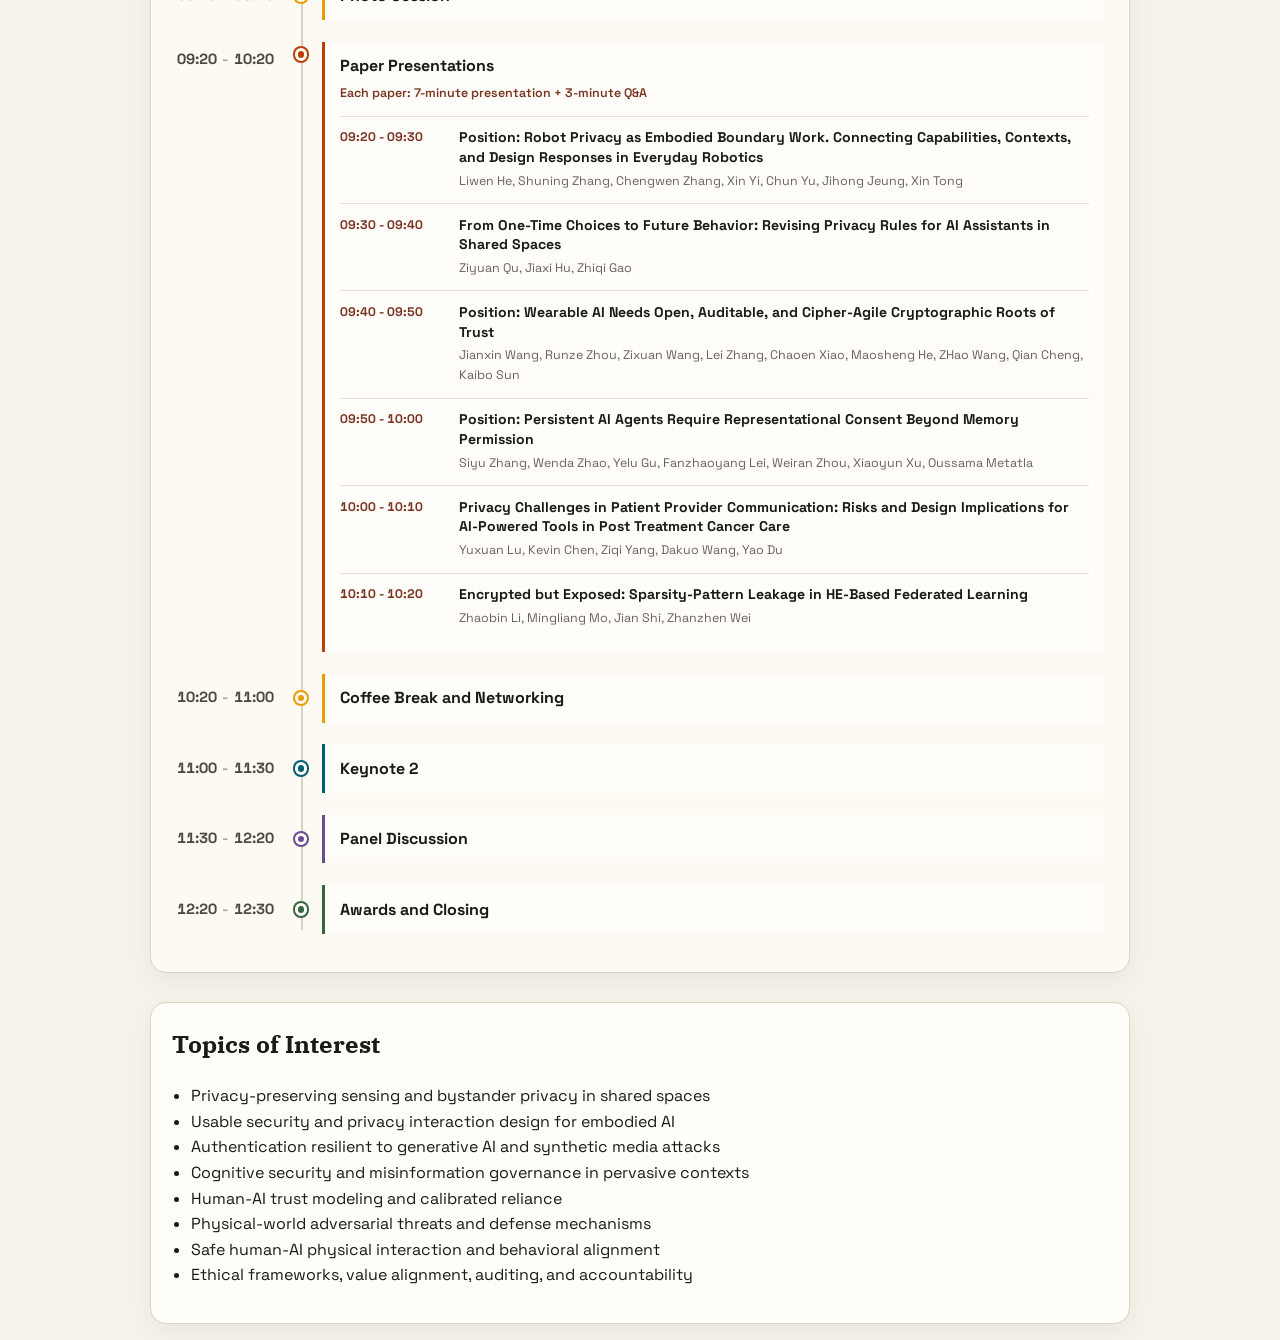
==== commit bb77f85c: "Put Dakuo first and remove speaker website links" ====
--- a/index.html
+++ b/index.html
@@ -48,23 +48,21 @@
       <h2 id="keynote-heading">Keynote Speakers</h2>
       <div class="keynote-list">
         <article class="keynote-card">
+          <img class="keynote-portrait" src="assets/speakers/dakuo-wang.jpg" alt="Dakuo Wang" width="160" height="184" loading="lazy" />
+          <div class="keynote-details">
+            <p class="kicker">Keynote Speaker</p>
+            <h3>Dakuo Wang</h3>
+            <p class="keynote-affiliation">Associate Professor · Northeastern University</p>
+            <p class="keynote-bio">Dakuo Wang is an Associate Professor at Northeastern University and leads its Human-Centered AI Lab. His research develops and evaluates human-centered AI systems for health, education, and collaborative work, with a focus on effective human–AI collaboration. He is an ACM Distinguished Speaker.</p>
+          </div>
+        </article>
+        <article class="keynote-card">
           <img class="keynote-portrait keynote-portrait-kanye" src="assets/speakers/kanye-ye-wang.jpg" alt="Kanye Ye Wang" width="160" height="184" loading="lazy" />
           <div class="keynote-details">
             <p class="kicker">Keynote Speaker</p>
             <h3>Kanye Ye Wang</h3>
             <p class="keynote-affiliation">Assistant Professor · University of Macau</p>
             <p class="keynote-bio">Kanye Ye Wang is an Assistant Professor in Computer Science and Finance at the University of Macau, where he directs the Cyber and Crypto Lab (CRAB). His research spans information security and human–computer interaction, including usable security and privacy, digital safety, and human–AI interaction. He received his doctorate from ETH Zurich in 2022.</p>
-            <a class="keynote-profile" href="https://www.ye.wang/" target="_blank" rel="noopener noreferrer" aria-label="Kanye Ye Wang's personal website (opens in a new tab)">Personal website ↗</a>
-          </div>
-        </article>
-        <article class="keynote-card">
-          <img class="keynote-portrait" src="assets/speakers/dakuo-wang.jpg" alt="Dakuo Wang" width="160" height="184" loading="lazy" />
-          <div class="keynote-details">
-            <p class="kicker">Keynote Speaker</p>
-            <h3>Dakuo Wang</h3>
-            <p class="keynote-affiliation">Associate Professor · Northeastern University</p>
-            <p class="keynote-bio">Dakuo Wang is an Associate Professor at Northeastern University and leads its Human-Centered AI Lab. His research develops and evaluates human-centered AI systems for health, education, and collaborative work, with a focus on effective human–AI collaboration. He is an ACM Distinguished Speaker.</p>
-            <a class="keynote-profile" href="https://www.dakuowang.com/" target="_blank" rel="noopener noreferrer" aria-label="Dakuo Wang's personal website (opens in a new tab)">Personal website ↗</a>
           </div>
         </article>
       </div>
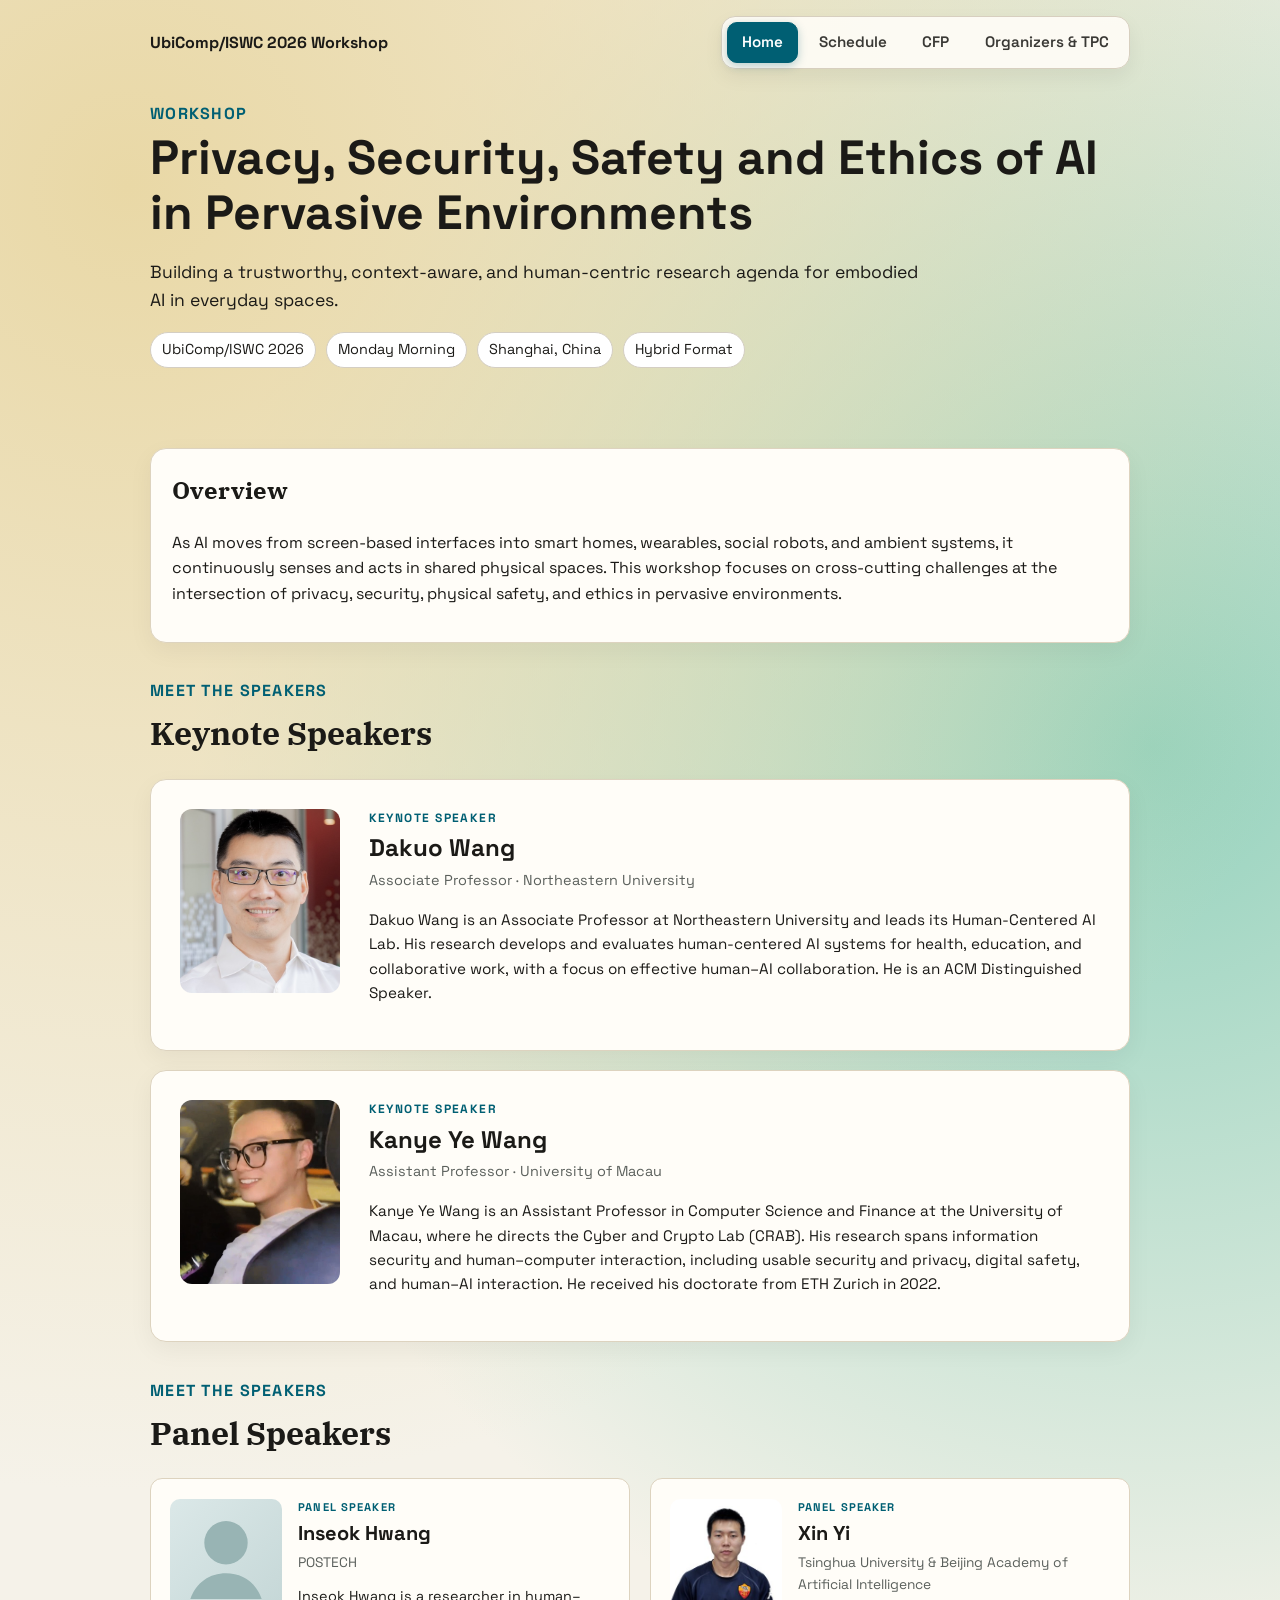
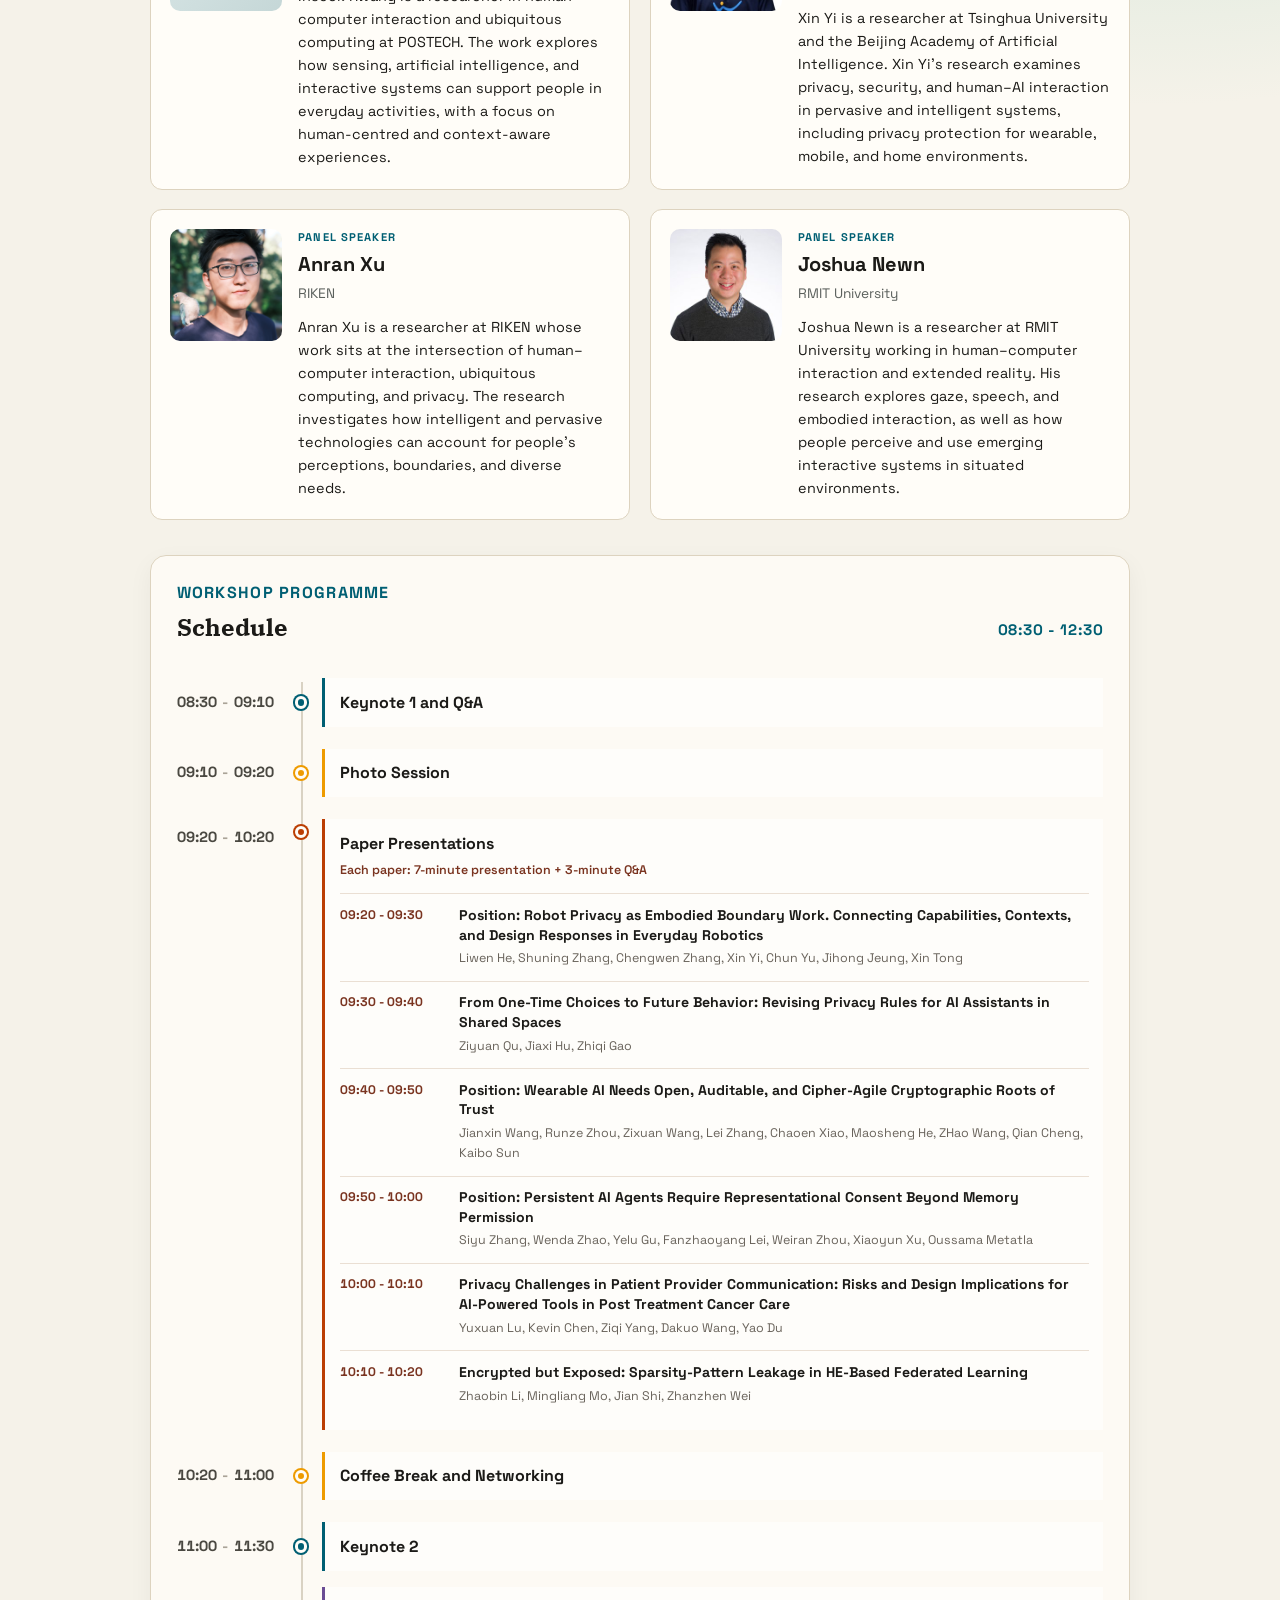
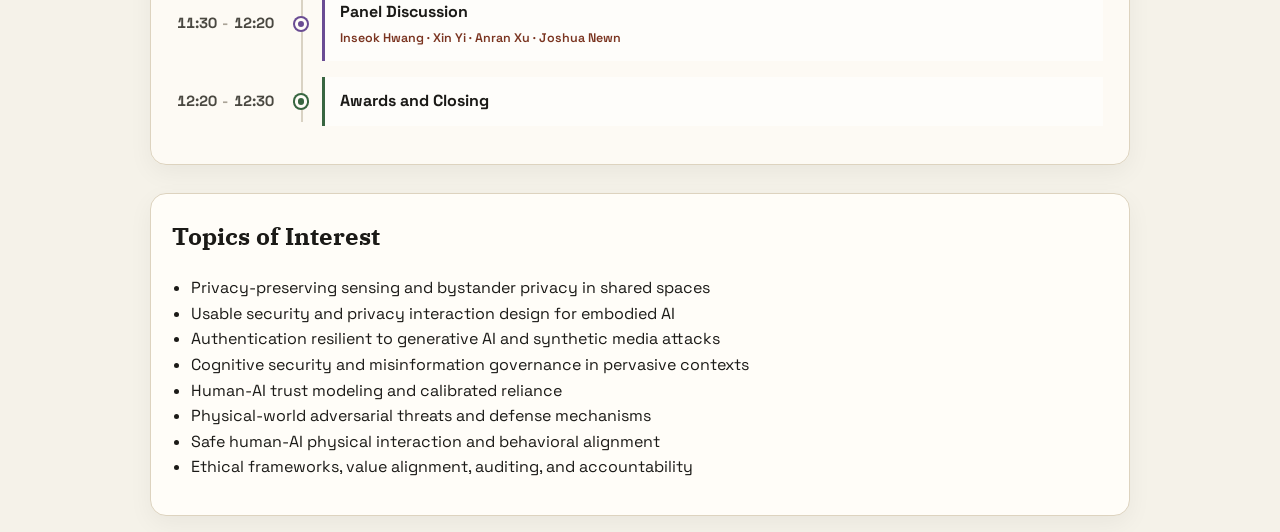
==== commit 12f33883: "Add panel speaker biographies" ====
--- a/index.html
+++ b/index.html
@@ -68,6 +68,49 @@
       </div>
     </section>
 
+    <section class="container panel-speakers-section" id="panel-speakers" aria-labelledby="panel-speakers-heading">
+      <p class="kicker">Meet the Speakers</p>
+      <h2 id="panel-speakers-heading">Panel Speakers</h2>
+      <div class="panel-speakers-grid">
+        <article class="panel-speaker-card">
+          <img class="panel-speaker-portrait" src="assets/organizers/placeholder.svg" alt="Inseok Hwang portrait placeholder" width="160" height="160" loading="lazy" />
+          <div class="panel-speaker-details">
+            <p class="kicker">Panel Speaker</p>
+            <h3>Inseok Hwang</h3>
+            <p class="panel-speaker-affiliation">POSTECH</p>
+            <p class="panel-speaker-bio">Inseok Hwang is a researcher in human–computer interaction and ubiquitous computing at POSTECH. The work explores how sensing, artificial intelligence, and interactive systems can support people in everyday activities, with a focus on human-centred and context-aware experiences.</p>
+          </div>
+        </article>
+        <article class="panel-speaker-card">
+          <img class="panel-speaker-portrait" src="assets/organizers/xin-yi.jpg" alt="Xin Yi" width="160" height="160" loading="lazy" />
+          <div class="panel-speaker-details">
+            <p class="kicker">Panel Speaker</p>
+            <h3>Xin Yi</h3>
+            <p class="panel-speaker-affiliation">Tsinghua University &amp; Beijing Academy of Artificial Intelligence</p>
+            <p class="panel-speaker-bio">Xin Yi is a researcher at Tsinghua University and the Beijing Academy of Artificial Intelligence. Xin Yi’s research examines privacy, security, and human–AI interaction in pervasive and intelligent systems, including privacy protection for wearable, mobile, and home environments.</p>
+          </div>
+        </article>
+        <article class="panel-speaker-card">
+          <img class="panel-speaker-portrait" src="assets/organizers/anran-xu.jpg" alt="Anran Xu" width="160" height="160" loading="lazy" />
+          <div class="panel-speaker-details">
+            <p class="kicker">Panel Speaker</p>
+            <h3>Anran Xu</h3>
+            <p class="panel-speaker-affiliation">RIKEN</p>
+            <p class="panel-speaker-bio">Anran Xu is a researcher at RIKEN whose work sits at the intersection of human–computer interaction, ubiquitous computing, and privacy. The research investigates how intelligent and pervasive technologies can account for people’s perceptions, boundaries, and diverse needs.</p>
+          </div>
+        </article>
+        <article class="panel-speaker-card">
+          <img class="panel-speaker-portrait" src="assets/organizers/joshua-newn.jpg" alt="Joshua Newn" width="160" height="160" loading="lazy" />
+          <div class="panel-speaker-details">
+            <p class="kicker">Panel Speaker</p>
+            <h3>Joshua Newn</h3>
+            <p class="panel-speaker-affiliation">RMIT University</p>
+            <p class="panel-speaker-bio">Joshua Newn is a researcher at RMIT University working in human–computer interaction and extended reality. His research explores gaze, speech, and embodied interaction, as well as how people perceive and use emerging interactive systems in situated environments.</p>
+          </div>
+        </article>
+      </div>
+    </section>
+
     <section class="container schedule-section" id="schedule">
       <div class="schedule-heading">
         <div>
@@ -134,7 +177,7 @@
         <article class="schedule-item panel">
           <time>11:30 <span>-</span> 12:20</time>
           <div class="schedule-marker" aria-hidden="true"></div>
-          <div class="schedule-copy"><h3>Panel Discussion</h3></div>
+          <div class="schedule-copy"><h3>Panel Discussion</h3><p class="session-note">Inseok Hwang · Xin Yi · Anran Xu · Joshua Newn</p></div>
         </article>
         <article class="schedule-item closing">
           <time>12:20 <span>-</span> 12:30</time>
--- a/styles.css
+++ b/styles.css
@@ -95,9 +95,30 @@
 .keynote-bio { font-size: 0.95rem; margin: 1rem 0; }
 .keynote-profile { color: var(--accent); font-size: 0.9rem; font-weight: 700; text-underline-offset: 4px; }
 .keynote-profile:focus-visible { outline: 2px solid var(--accent); outline-offset: 4px; }
+.panel-speakers-section { margin: 2.2rem auto; scroll-margin-top: 1.5rem; }
+.panel-speakers-section > h2 { font-size: clamp(1.6rem, 3vw, 2rem); margin: 0.3rem 0 1.2rem; }
+.panel-speakers-grid { display: grid; grid-template-columns: repeat(2, minmax(0, 1fr)); gap: 1.2rem; }
+.panel-speaker-card {
+  display: grid;
+  grid-template-columns: 112px minmax(0, 1fr);
+  align-items: start;
+  gap: 1rem;
+  padding: 1.2rem;
+  background: var(--card);
+  border: 1px solid #ddd3bf;
+  border-radius: 12px;
+}
+.panel-speaker-portrait { width: 112px; height: 112px; object-fit: cover; border-radius: 10px; }
+.panel-speaker-details .kicker { font-size: 0.7rem; letter-spacing: 0.1em; }
+.panel-speaker-details h3 { font-size: 1.25rem; line-height: 1.25; margin: 0.3rem 0; }
+.panel-speaker-affiliation { color: #5b605c; font-size: 0.86rem; margin: 0; }
+.panel-speaker-bio { font-size: 0.9rem; margin: 0.75rem 0 0; }
 @media (max-width: 640px) {
   .keynote-card { grid-template-columns: minmax(0, 1fr); padding: 1.3rem; gap: 1.2rem; }
   .keynote-portrait { width: 140px; height: 161px; }
+  .panel-speakers-grid { grid-template-columns: minmax(0, 1fr); }
+  .panel-speaker-card { grid-template-columns: 96px minmax(0, 1fr); gap: 0.9rem; padding: 1rem; }
+  .panel-speaker-portrait { width: 96px; height: 96px; }
 }
 .schedule-section {
   margin: 1.8rem auto;
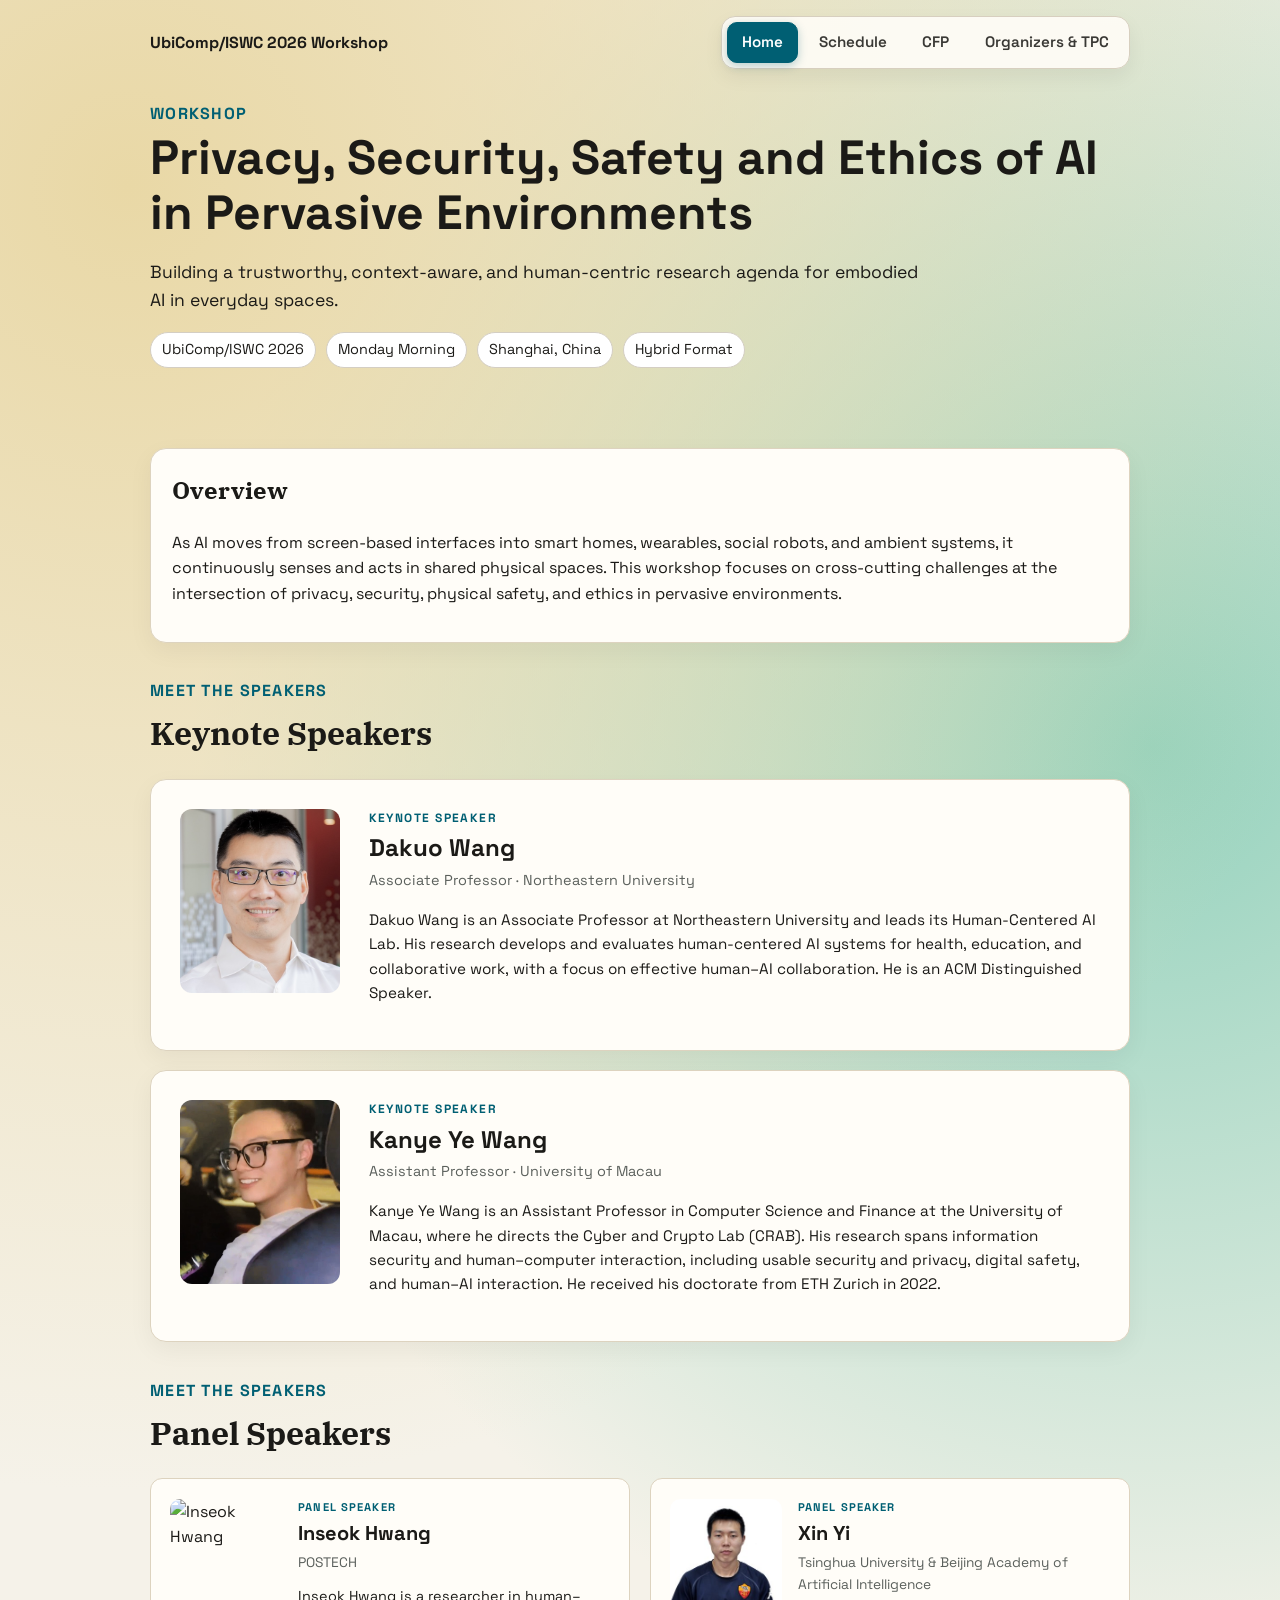
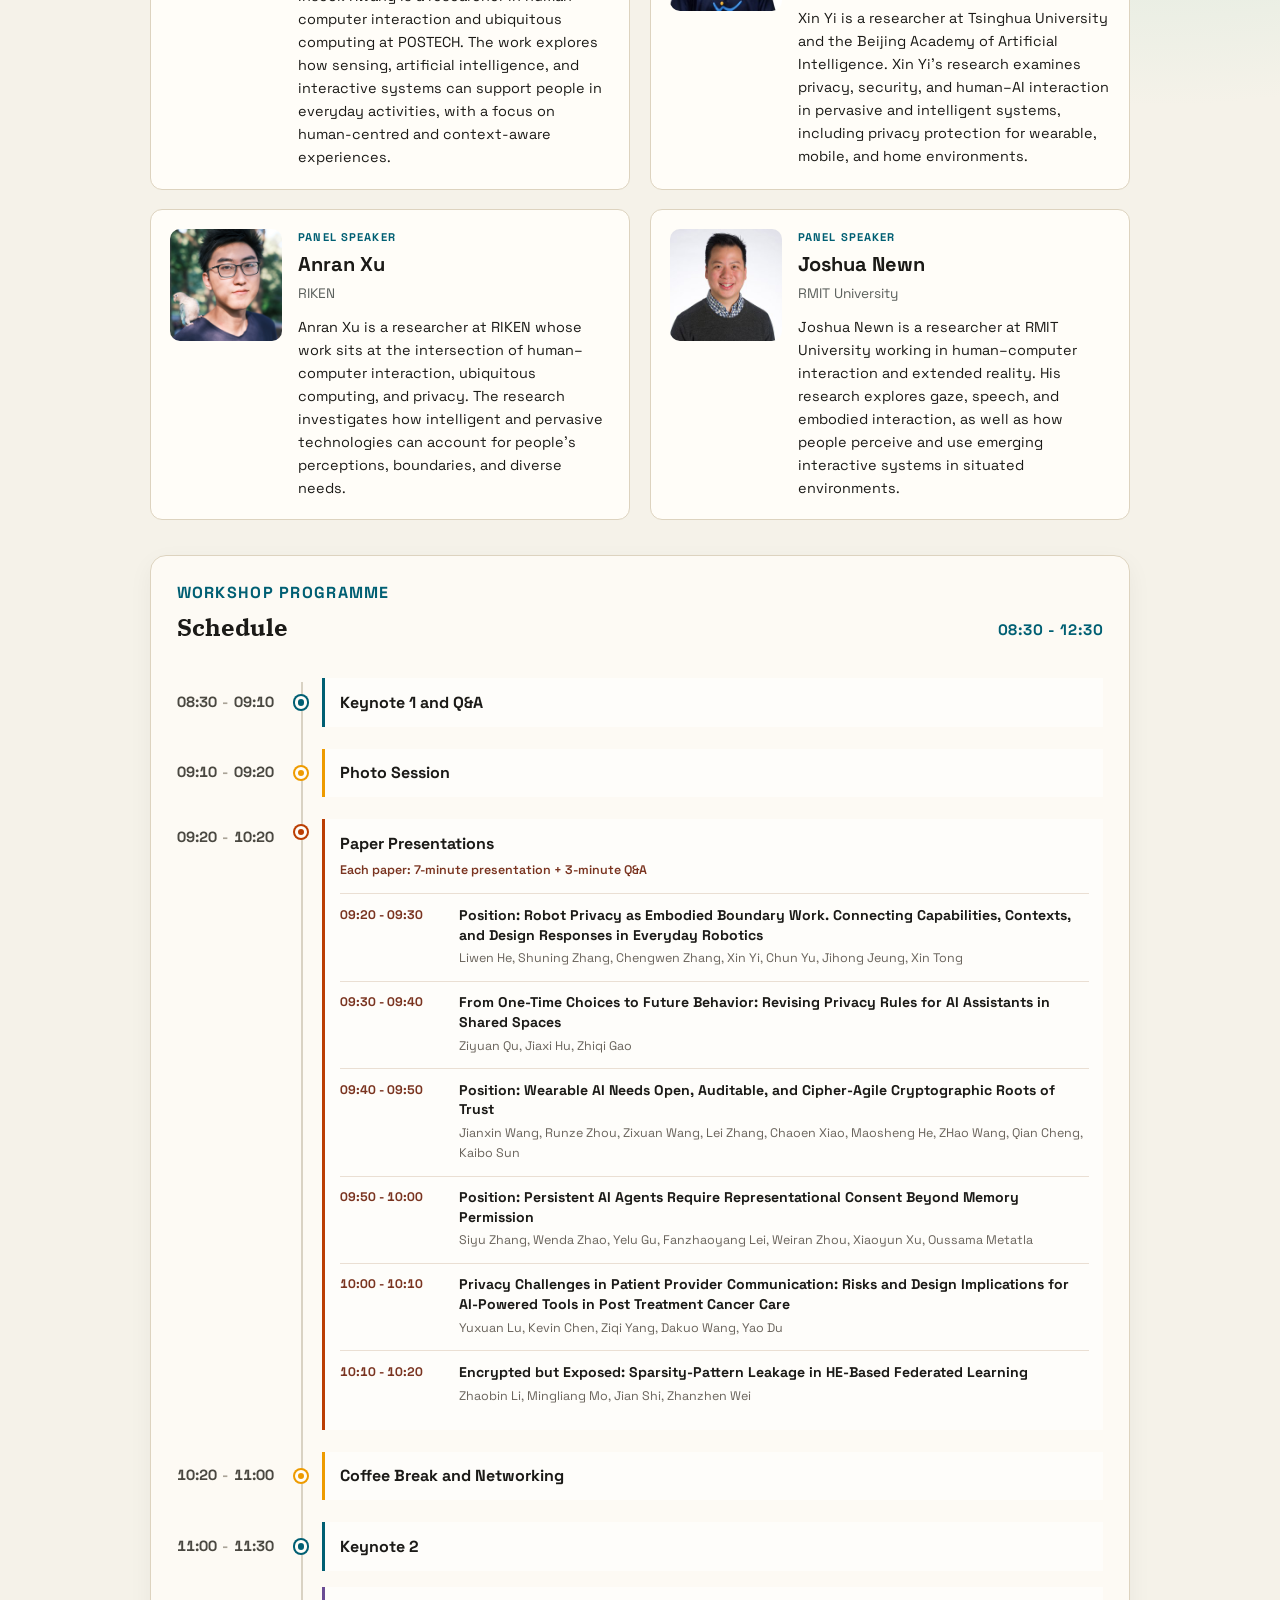
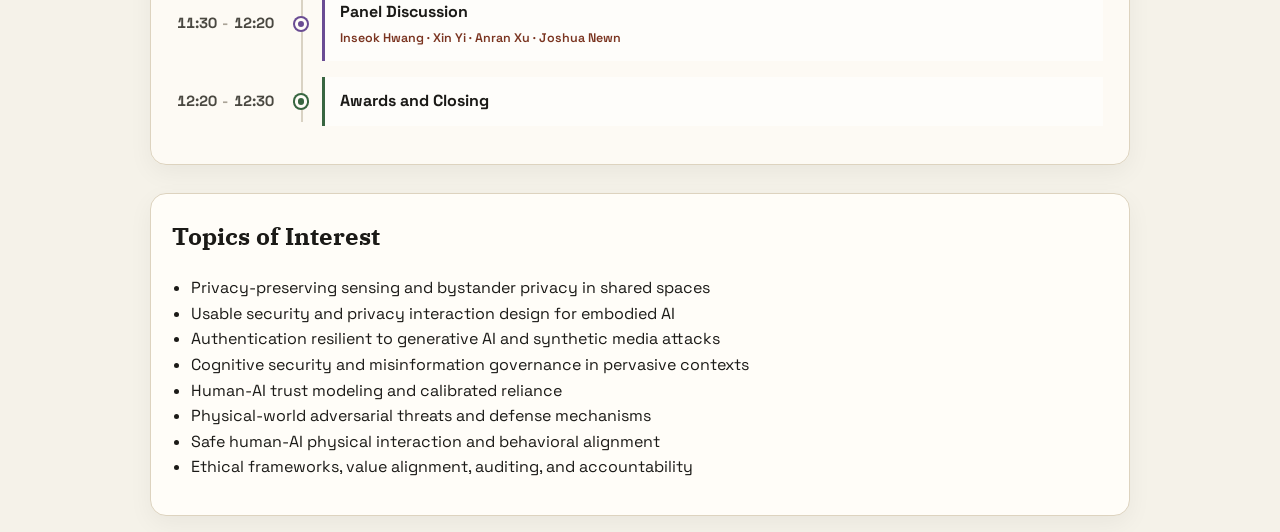
==== commit e69809b2: "Use Inseok Hwang Scholar portrait" ====
--- a/index.html
+++ b/index.html
@@ -73,7 +73,7 @@
       <h2 id="panel-speakers-heading">Panel Speakers</h2>
       <div class="panel-speakers-grid">
         <article class="panel-speaker-card">
-          <img class="panel-speaker-portrait" src="assets/organizers/placeholder.svg" alt="Inseok Hwang portrait placeholder" width="160" height="160" loading="lazy" />
+          <img class="panel-speaker-portrait" src="https://scholar.googleusercontent.com/citations?view_op=medium_photo&amp;user=XNH0fY8AAAAJ&amp;citpid=1" alt="Inseok Hwang" width="160" height="160" loading="lazy" />
           <div class="panel-speaker-details">
             <p class="kicker">Panel Speaker</p>
             <h3>Inseok Hwang</h3>
